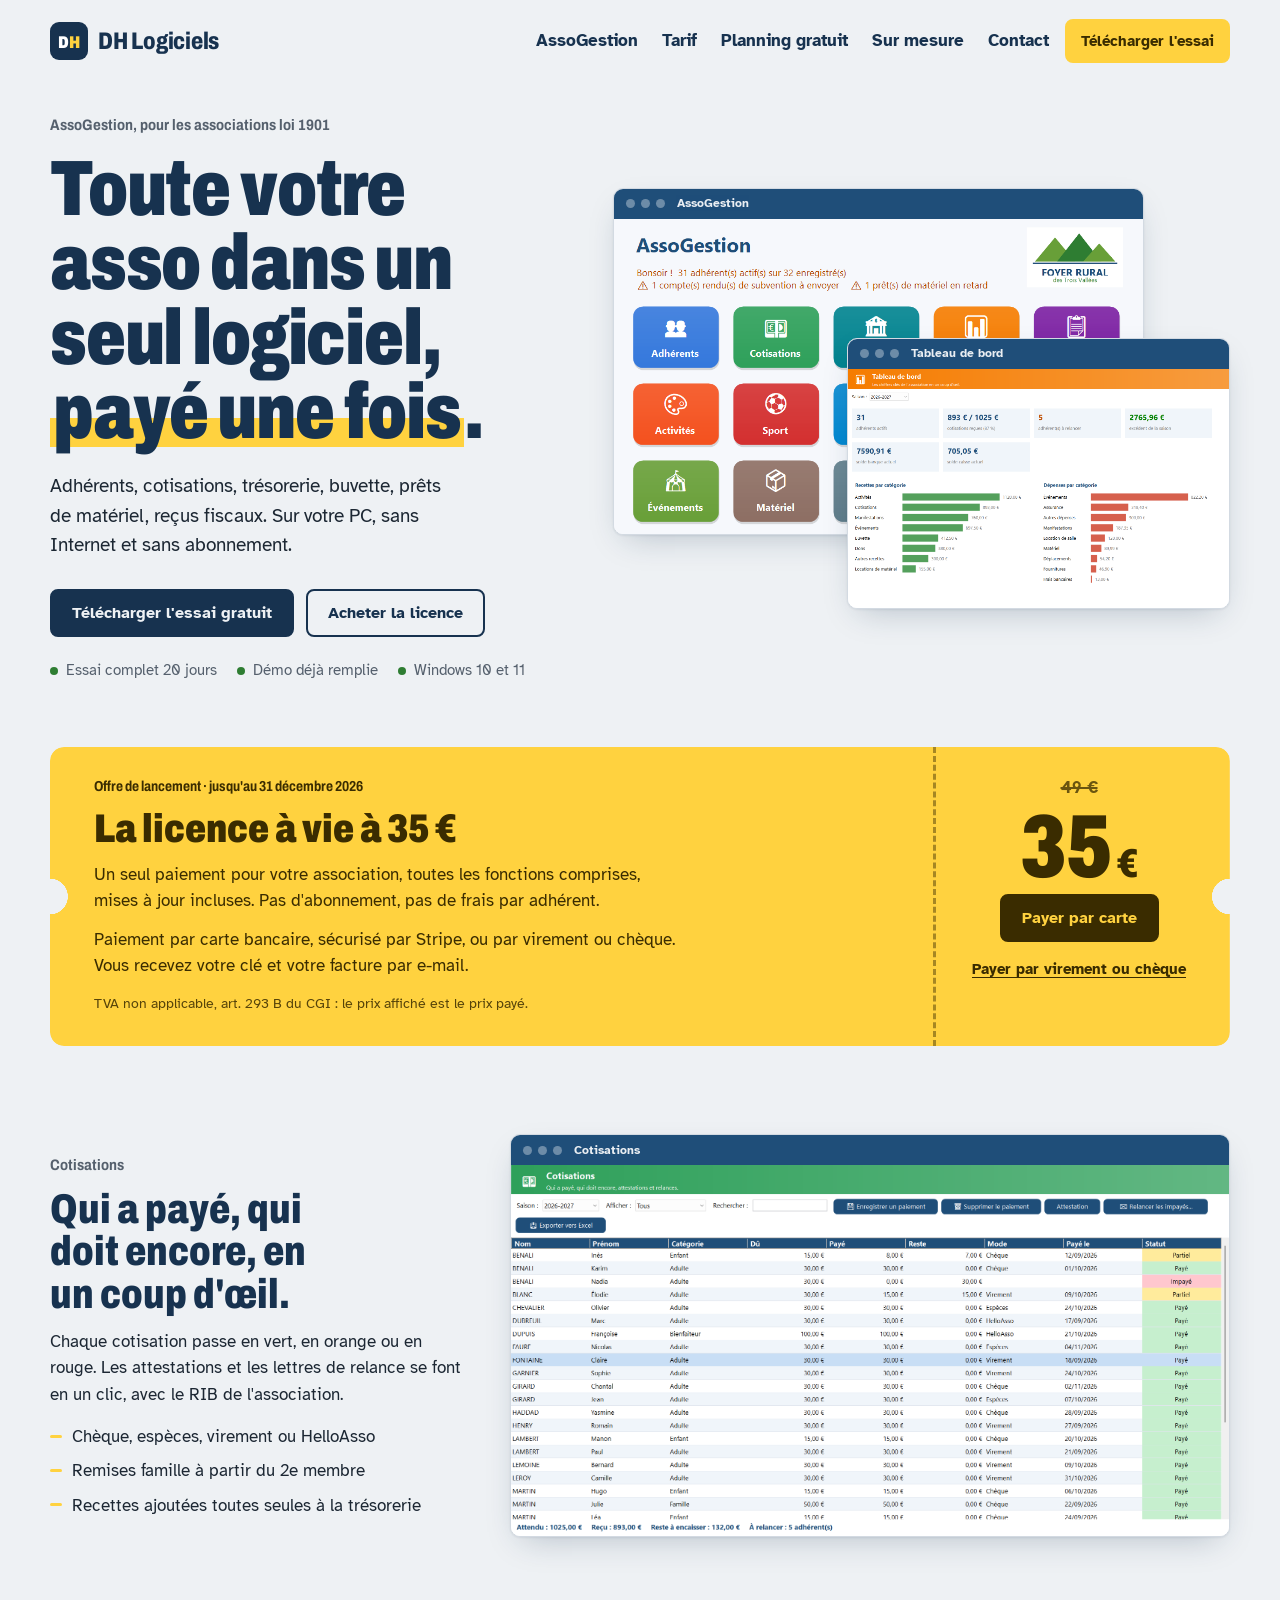
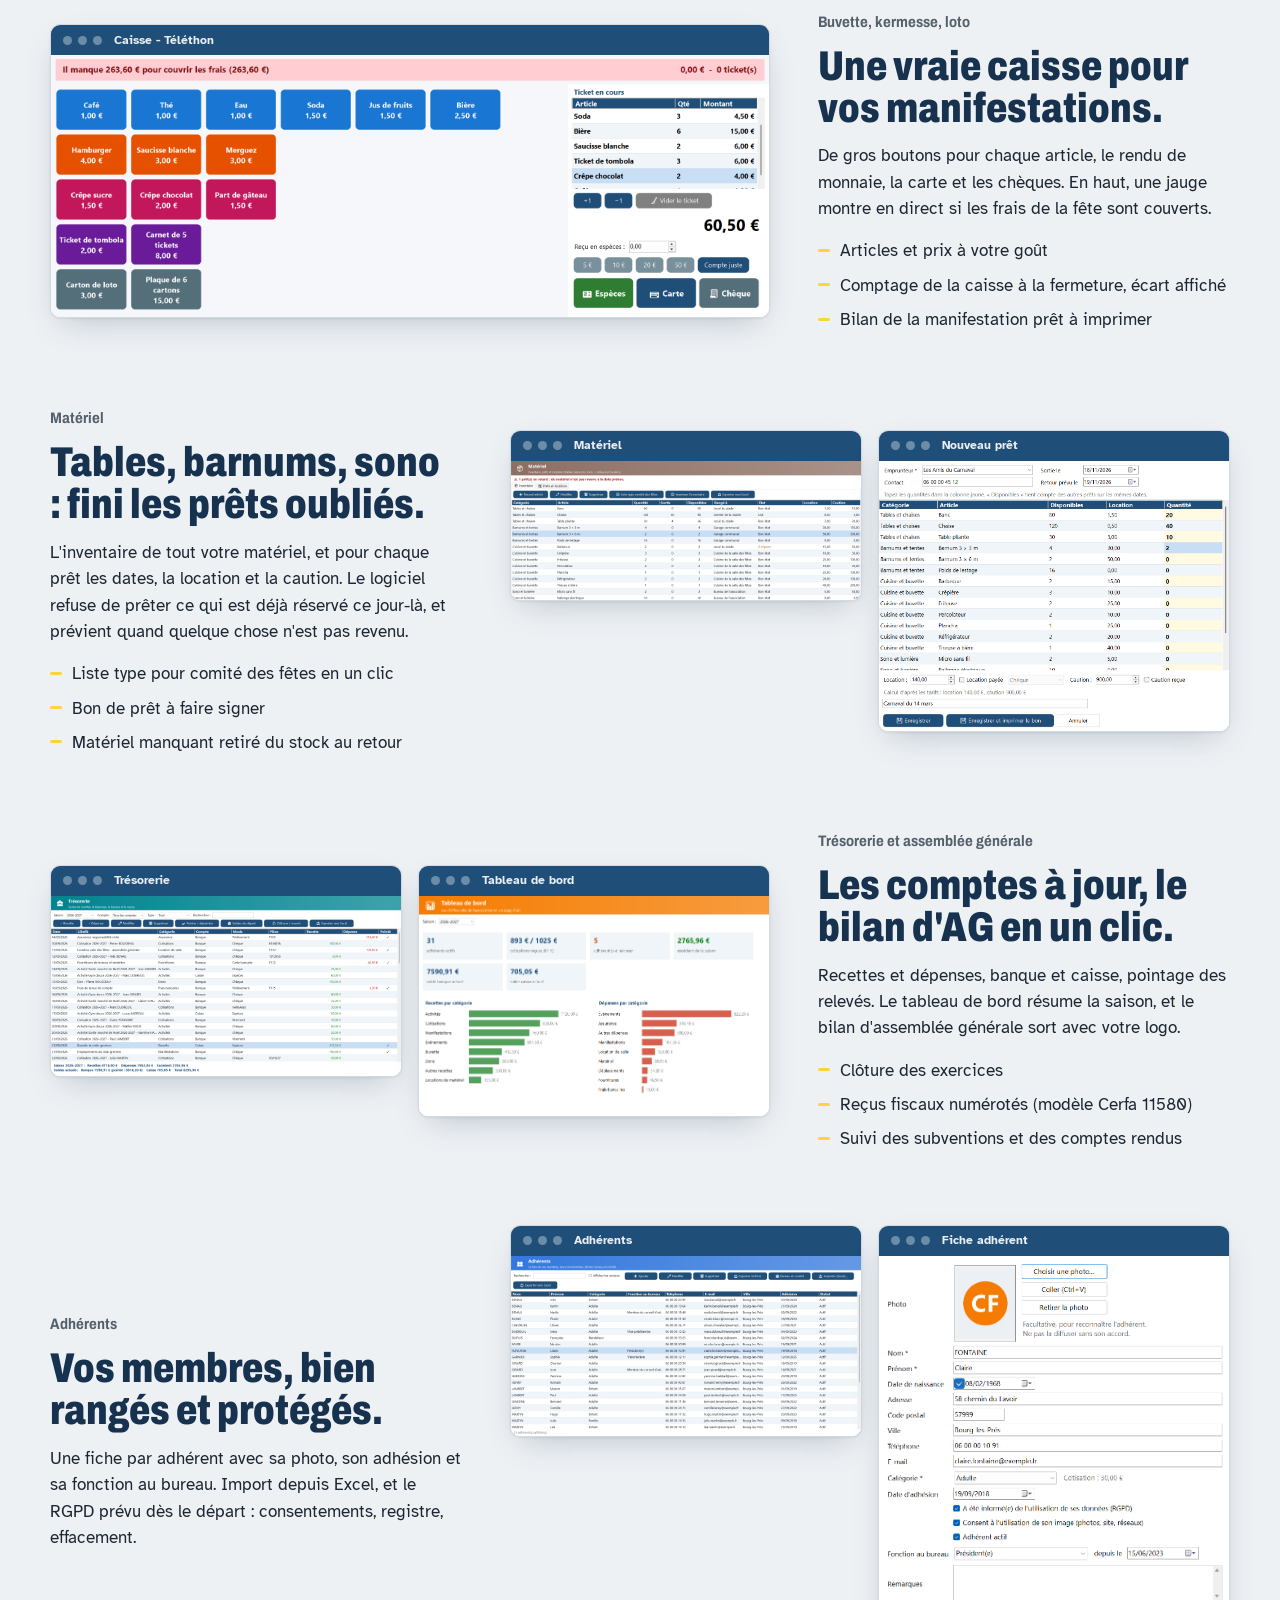
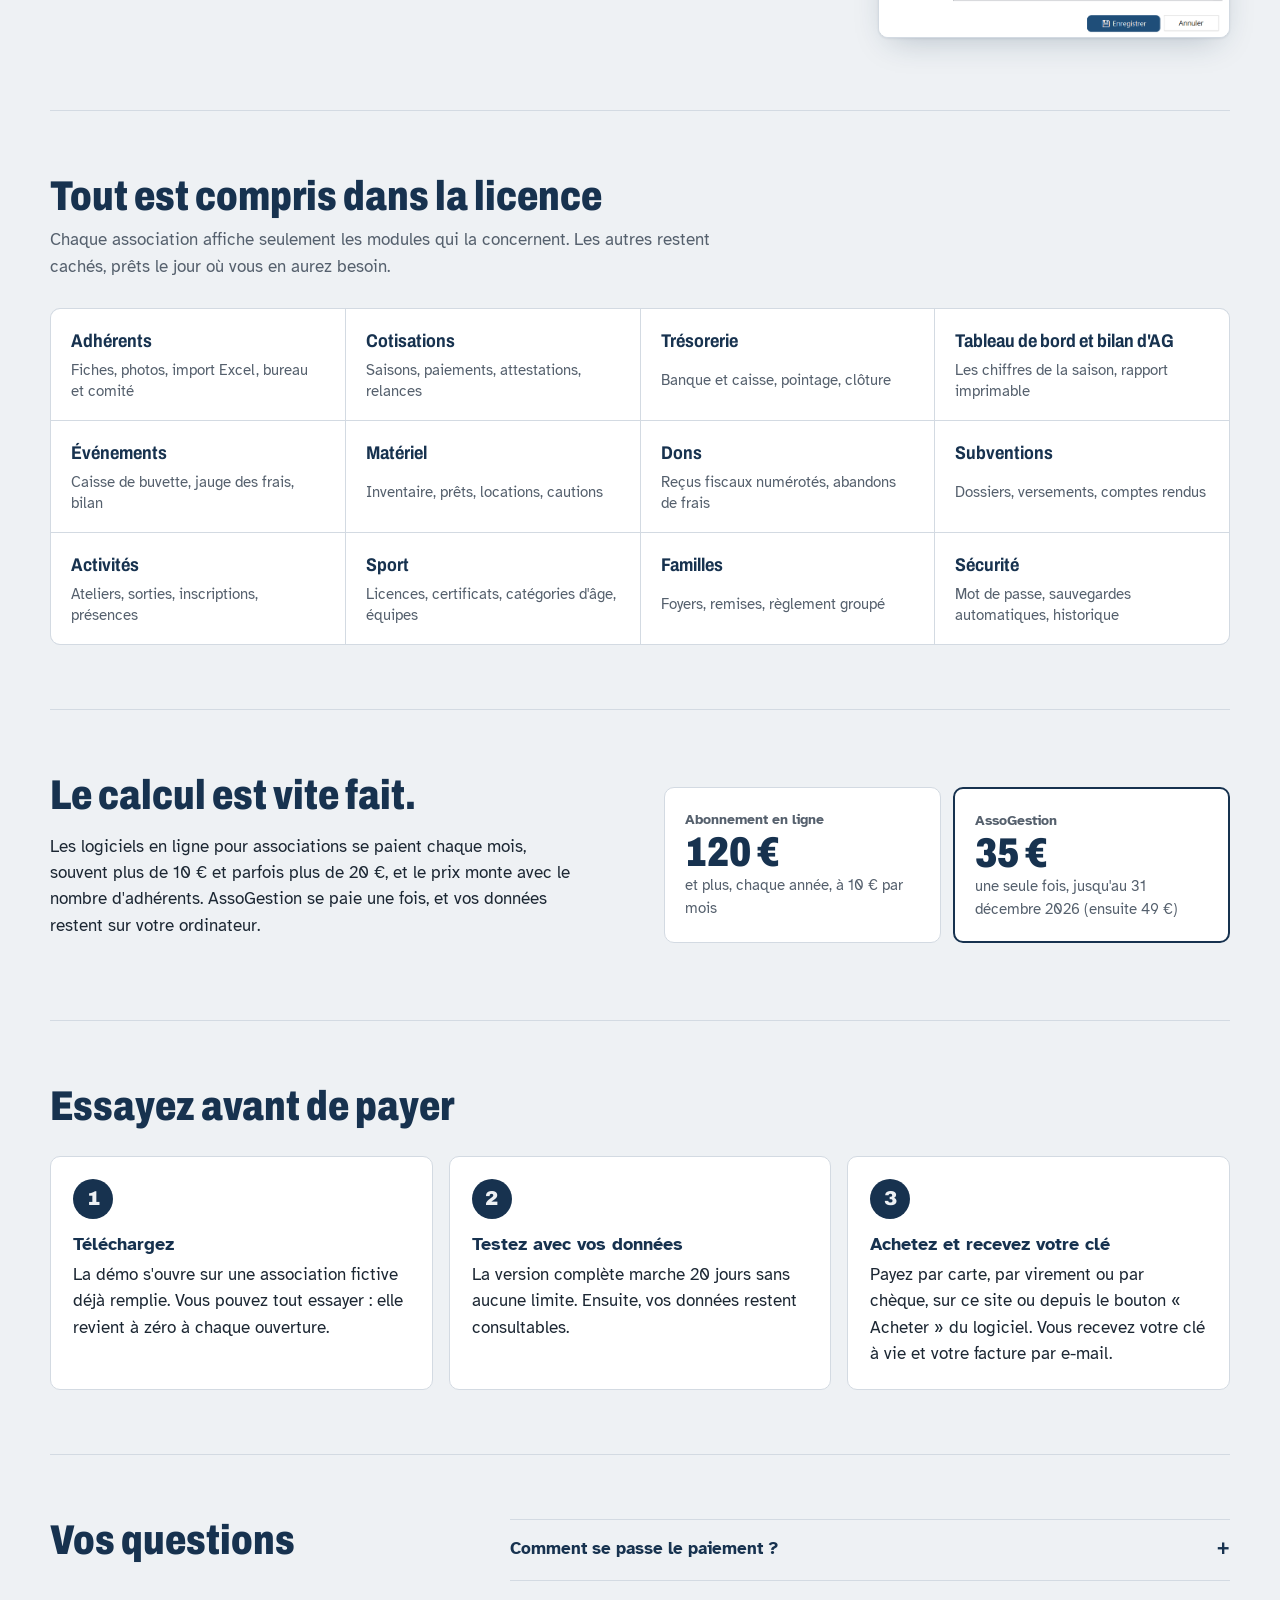
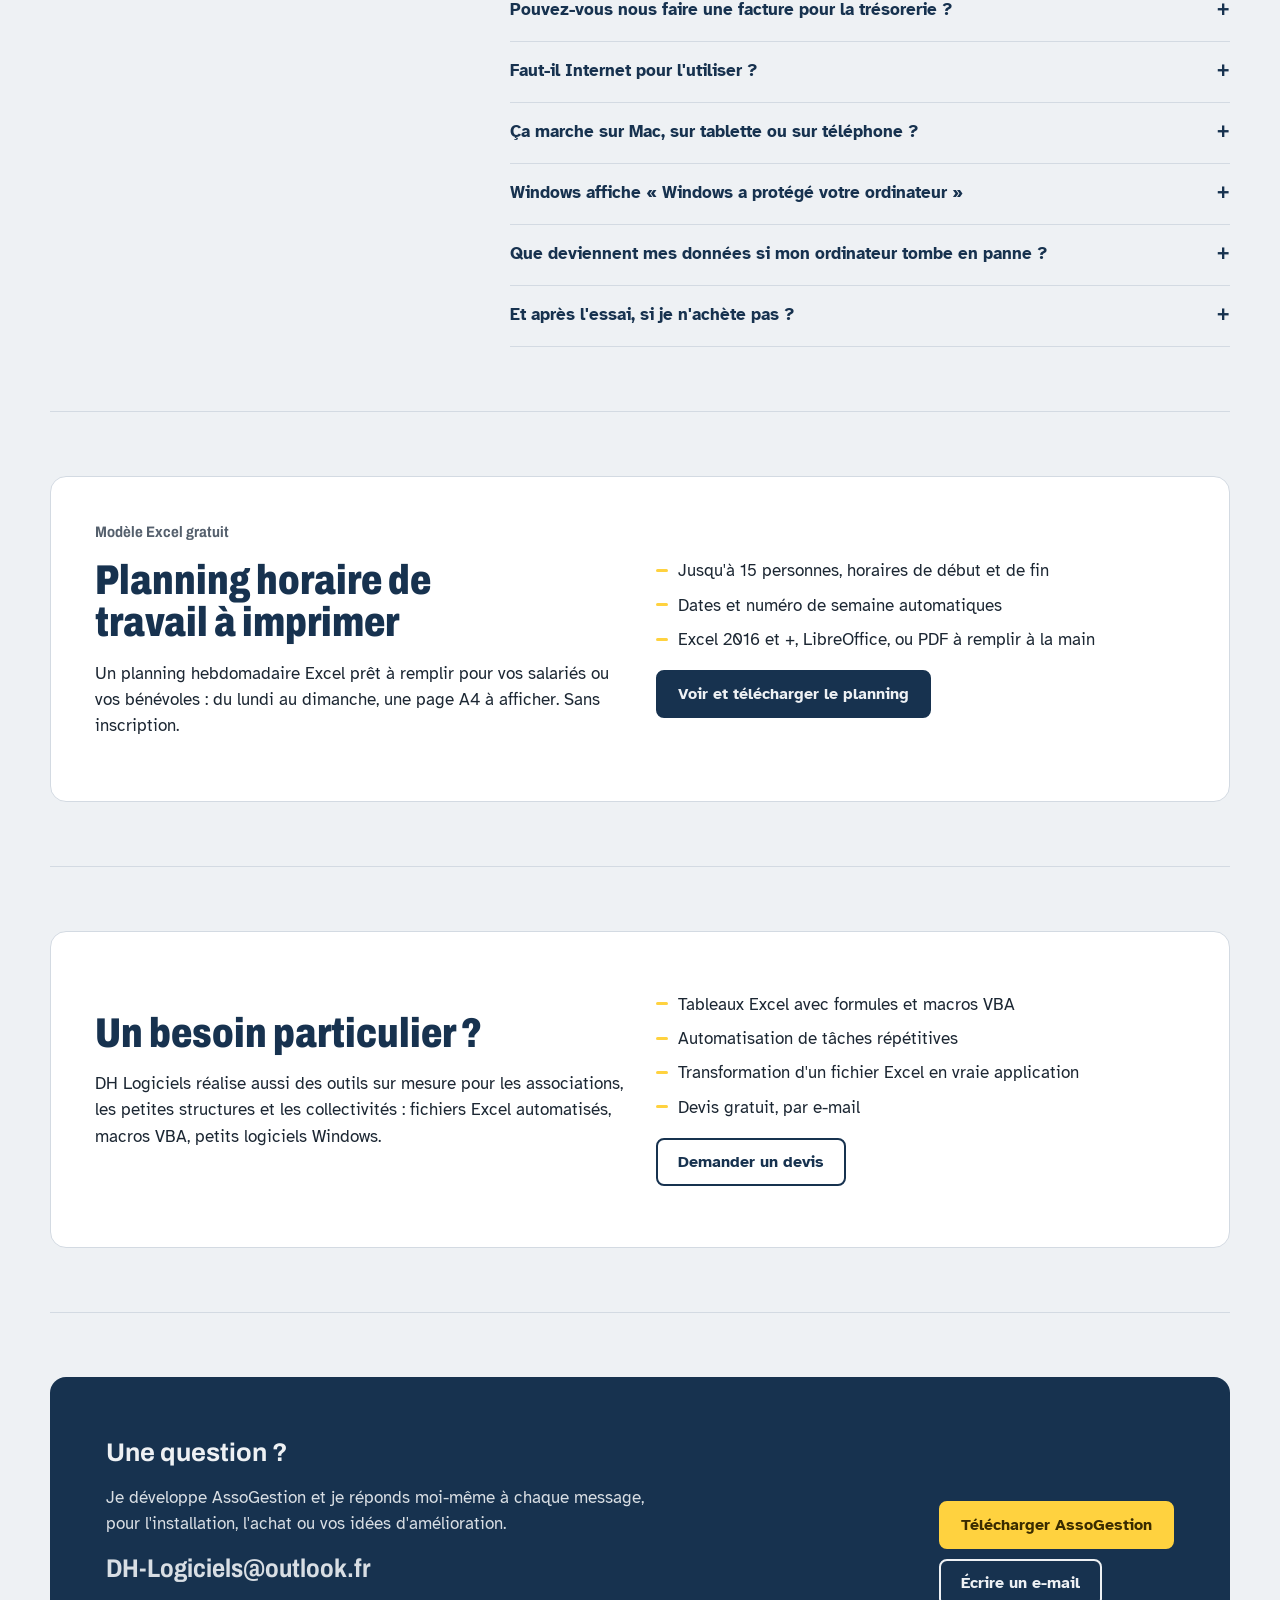
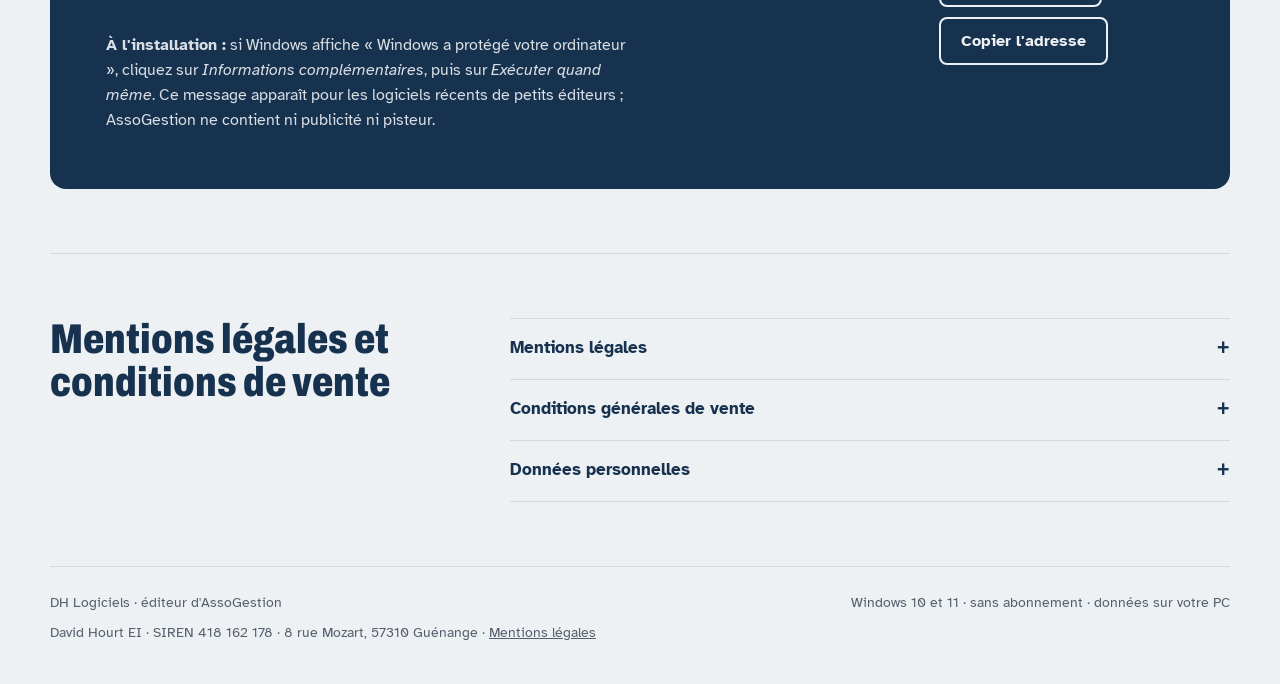
==== index.html @ 6368cedb "Ajout de la page Planning horaire gratuit (Excel + PDF), lien depuis l'accueil, sitemap et robots.tx" ====
<!DOCTYPE html>
<html lang="fr">
<head>
<meta charset="utf-8">
<meta name="viewport" content="width=device-width, initial-scale=1">
<title>DH Logiciels – AssoGestion</title>
<meta name="description" content="DH Logiciels, éditeur d'AssoGestion : le logiciel des petites associations. Adhérents, cotisations, trésorerie, buvette, prêts de matériel. Sur votre PC, sans abonnement.">
<link rel="preconnect" href="https://fonts.googleapis.com">
<link rel="preconnect" href="https://fonts.gstatic.com" crossorigin>
<link href="https://fonts.googleapis.com/css2?family=Archivo:wdth,wght@75..100,500..900&family=Atkinson+Hyperlegible:ital,wght@0,400;0,700;1,400&display=swap" rel="stylesheet">
<style>
/* VOICE : affiche d'association, directe et chaleureuse, signée par un petit éditeur local.
   IDEA : l'affiche du comité des fêtes, avec le prix traité comme un ticket de tombola.
   PICTURE : captures du vrai logiciel dans des fenêtres Windows, en alternance.
   COLOUR and TYPE : encre bleu ardoise sur papier gris froid, accent jaune ticket ; Archivo condensé + Atkinson Hyperlegible.
   LAYOUT : site complet de DH Logiciels : en-tête, AssoGestion, achat, sur mesure, contact, mentions légales. */
:root {
  --papier: #eef1f4; --carte: #ffffff; --encre: #17324f; --texte: #1c2733; --doux: #55606d;
  --ligne: #d3dae2; --signal: #ffd23f; --signal-encre: #3a2c00; --ok: #2e7d32;
  --affiche: "Archivo", "Arial Narrow", "Roboto Condensed", sans-serif;
  --lecture: "Atkinson Hyperlegible", "Segoe UI", system-ui, sans-serif;
  --rayon: 10px;
  --ombre: 0 1px 2px rgba(23, 50, 79, .08), 0 12px 32px -12px rgba(23, 50, 79, .28);
  color-scheme: light;
}
@media (prefers-color-scheme: dark) {
  :root:not([data-theme="light"]) {
    --papier: #0f1822; --carte: #16222f; --encre: #e8eef5; --texte: #dde4ec; --doux: #9aa7b5;
    --ligne: #2a3a4b; --signal: #ffd23f; --signal-encre: #2a2000; --ok: #66bb6a;
    --ombre: 0 1px 2px rgba(0, 0, 0, .3), 0 16px 40px -14px rgba(0, 0, 0, .7); color-scheme: dark;
  }
}
:root[data-theme="dark"] {
  --papier: #0f1822; --carte: #16222f; --encre: #e8eef5; --texte: #dde4ec; --doux: #9aa7b5;
  --ligne: #2a3a4b; --signal: #ffd23f; --signal-encre: #2a2000; --ok: #66bb6a;
  --ombre: 0 1px 2px rgba(0, 0, 0, .3), 0 16px 40px -14px rgba(0, 0, 0, .7); color-scheme: dark;
}
* { box-sizing: border-box; min-width: 0; }
html { -webkit-text-size-adjust: 100%; scroll-padding-top: 24px; }
body { margin: 0; background: var(--papier); color: var(--texte); font-family: var(--lecture); font-size: 1.0625rem; line-height: 1.55; overflow-x: clip; }
img { max-width: 100%; height: auto; display: block; }
a { color: inherit; }
:focus-visible { outline: 3px solid var(--signal); outline-offset: 3px; border-radius: 4px; }
.cadre { width: min(1180px, 100% - 32px); margin-inline: auto; }

/* En-tête */
.entete { display: flex; align-items: center; justify-content: space-between; gap: 16px; padding-block: 18px; flex-wrap: wrap; }
.marque { font-family: var(--affiche); font-stretch: 80%; font-weight: 800; font-size: 1.5rem; letter-spacing: -.01em; color: var(--encre); text-decoration: none; display: flex; align-items: center; gap: 10px; }
.marque svg { flex: none; }
.entete nav { display: flex; gap: 8px; flex-wrap: wrap; align-items: center; }
.entete nav .lien { text-decoration: none; font-weight: 700; color: var(--encre); padding: 10px 8px; }
.entete nav .lien:hover { text-decoration: underline; }

.bouton { display: inline-flex; align-items: center; justify-content: center; gap: 8px; font: 700 1rem/1 var(--lecture); padding: 14px 20px; min-height: 44px; border-radius: 8px; text-decoration: none; border: 2px solid var(--encre); color: var(--encre); background: transparent; transition: transform .15s ease; cursor: pointer; }
.bouton:hover { transform: translateY(-1px); }
.bouton.plein { background: var(--encre); color: var(--papier); }
.bouton.jaune { background: var(--signal); border-color: var(--signal); color: var(--signal-encre); }
.bouton.fonce { background: var(--signal-encre); border-color: var(--signal-encre); color: var(--signal); }
.bouton.petit { padding: 10px 14px; font-size: .95rem; }

/* Ouverture */
.ouverture { display: grid; grid-template-columns: minmax(0, 5fr) minmax(0, 6fr); gap: 48px; align-items: center; padding-block: 32px 56px; }
.surtitre { font-family: var(--affiche); font-stretch: 85%; font-weight: 700; font-size: .95rem; color: var(--doux); margin: 0 0 14px; }
h1, h2, h3 { font-family: var(--affiche); color: var(--encre); text-wrap: balance; margin: 0; }
h1 { font-stretch: 75%; font-weight: 900; line-height: .95; letter-spacing: -.015em; font-size: clamp(2.6rem, 6.2vw, 4.9rem); }
h1 mark { background: linear-gradient(transparent 58%, var(--signal) 58%, var(--signal) 92%, transparent 92%); color: inherit; padding-inline: .04em; }
.chapeau { font-size: 1.2rem; max-width: 34ch; margin: 22px 0 28px; }
.actions { display: flex; gap: 12px; flex-wrap: wrap; }
.garanties { display: flex; flex-wrap: wrap; gap: 8px 20px; margin: 22px 0 0; padding: 0; list-style: none; color: var(--doux); font-size: .95rem; }
.garanties li { display: flex; align-items: center; gap: 8px; }
.garanties li::before { content: ""; width: 8px; height: 8px; border-radius: 50%; background: var(--ok); flex: none; }
.vitrine { position: relative; padding-bottom: 12%; }
.fenetre { background: var(--carte); border-radius: var(--rayon); box-shadow: var(--ombre); border: 1px solid var(--ligne); overflow: hidden; margin: 0; }
.fenetre .barre { height: 30px; display: flex; align-items: center; gap: 6px; padding-inline: 12px; background: #1f4e79; color: #fff; font-size: .78rem; font-weight: 700; }
.fenetre .barre i { width: 9px; height: 9px; border-radius: 50%; background: rgba(255,255,255,.35); }
.fenetre .barre span { margin-left: 6px; opacity: .9; }
.vitrine .principale { width: 86%; }
.vitrine .secondaire { position: absolute; right: 0; bottom: 0; width: 62%; animation: glisse .9s cubic-bezier(.2, .7, .2, 1) .2s both; }
@keyframes glisse { from { transform: translate(18px, 18px); } to { transform: none; } }

/* Ticket d'achat */
.offre { padding-block: 8px 64px; }
.ticket { --trou: 18px; display: grid; grid-template-columns: minmax(0, 1fr) auto; align-items: stretch; background: var(--signal); color: var(--signal-encre); border-radius: 14px;
  -webkit-mask: radial-gradient(circle var(--trou) at 0 50%, #0000 98%, #000) left / 51% 100% no-repeat, radial-gradient(circle var(--trou) at 100% 50%, #0000 98%, #000) right / 51% 100% no-repeat;
  mask: radial-gradient(circle var(--trou) at 0 50%, #0000 98%, #000) left / 51% 100% no-repeat, radial-gradient(circle var(--trou) at 100% 50%, #0000 98%, #000) right / 51% 100% no-repeat; }
.ticket .corps { padding: 28px 36px 28px 44px; display: grid; gap: 8px; }
.ticket .talon { padding: 28px 44px 28px 36px; border-left: 3px dashed rgba(58, 44, 0, .45); display: grid; align-content: center; justify-items: center; text-align: center; gap: 6px; }
.ticket .numero { font-family: var(--affiche); font-stretch: 80%; font-weight: 700; font-size: .9rem; }
.ticket h2 { color: var(--signal-encre); font-stretch: 78%; font-weight: 900; font-size: clamp(1.7rem, 3.6vw, 2.5rem); line-height: 1; }
.ticket p { margin: 0; max-width: 54ch; }
.ticket .mention { font-size: .9rem; opacity: .85; }
.prix { font-family: var(--affiche); font-stretch: 75%; font-weight: 900; line-height: .9; font-size: clamp(3.6rem, 8vw, 5.6rem); font-variant-numeric: tabular-nums; white-space: nowrap; }
.prix small { font-size: .45em; }
.barre-prix { text-decoration: line-through; text-decoration-thickness: 2px; opacity: .75; font-weight: 700; }
.etat-achat { font-size: .92rem; min-height: 1.4em; margin: 0; max-width: 24ch; }

/* Commande par virement ou chèque */
.choix-autre { background: none; border: 0; padding: 6px 0; color: var(--signal-encre); font: 700 .95rem/1.3 var(--lecture); text-decoration: underline; text-underline-offset: 3px; cursor: pointer; min-height: 44px; }
.commande { margin-top: 20px; background: var(--carte); border: 1px solid var(--ligne); border-radius: 14px; padding: clamp(20px, 4vw, 36px); }
.commande[hidden] { display: none; }
.commande h3 { font-stretch: 80%; font-weight: 850; font-size: clamp(1.4rem, 2.6vw, 1.9rem); }
.commande .aide { color: var(--doux); margin: 8px 0 20px; max-width: 64ch; }
.formulaire { display: grid; grid-template-columns: minmax(0, 1fr) minmax(0, 1fr); gap: 14px 20px; }
.formulaire .large { grid-column: 1 / -1; }
.formulaire label { display: grid; gap: 6px; font-weight: 700; color: var(--encre); font-size: .95rem; }
.formulaire label span { font-weight: 400; color: var(--doux); }
.formulaire input, .formulaire textarea, .formulaire select { font: 16px/1.4 var(--lecture); padding: 10px 12px; min-height: 44px; border: 1px solid var(--ligne); border-radius: 8px; background: var(--papier); color: var(--texte); width: 100%; }
.formulaire textarea { min-height: 76px; resize: vertical; }
.formulaire .actions-commande { display: flex; flex-wrap: wrap; gap: 10px; align-items: center; }
.erreur-commande { color: #b3261e; font-weight: 700; min-height: 1.4em; margin: 0; }
.apercu { white-space: pre-wrap; background: var(--papier); border: 1px solid var(--ligne); border-radius: 8px; padding: 14px; font-size: .92rem; margin: 0; }
.apercu[hidden] { display: none; }
@media (max-width: 600px) { .formulaire { grid-template-columns: minmax(0, 1fr); } }

/* Fonctions */
.fonctions { display: grid; gap: 72px; padding-block: 24px 72px; }
.fonction { display: grid; grid-template-columns: minmax(0, 4fr) minmax(0, 7fr); gap: 48px; align-items: center; }
.fonction:nth-child(even) { grid-template-columns: minmax(0, 7fr) minmax(0, 4fr); }
.fonction:nth-child(even) .texte { order: 2; }
.texte .etiquette { display: inline-block; font-family: var(--affiche); font-stretch: 85%; font-weight: 700; font-size: .95rem; color: var(--doux); margin-bottom: 10px; }
.texte h2, .section-titre { font-stretch: 78%; font-weight: 850; font-size: clamp(1.8rem, 3.4vw, 2.6rem); line-height: 1.02; }
.texte p { margin: 14px 0 0; max-width: 46ch; }
.texte ul, .puces { margin: 16px 0 0; padding: 0; list-style: none; display: grid; gap: 8px; }
.texte li, .puces li { padding-left: 22px; position: relative; }
.texte li::before, .puces li::before { content: ""; position: absolute; left: 0; top: .62em; width: 12px; height: 3px; background: var(--signal); border-radius: 2px; }
.duo { display: grid; grid-template-columns: minmax(0, 1fr) minmax(0, 1fr); gap: 16px; align-items: start; }

.bloc { padding-block: 64px; border-top: 1px solid var(--ligne); }
.intro { color: var(--doux); margin: 10px 0 28px; max-width: 60ch; }
.modules { display: grid; grid-template-columns: repeat(auto-fill, minmax(240px, 1fr)); gap: 1px; background: var(--ligne); border: 1px solid var(--ligne); border-radius: var(--rayon); overflow: hidden; }
.module { background: var(--carte); padding: 18px 20px; display: grid; gap: 4px; }
.module b { font-family: var(--affiche); font-stretch: 85%; font-size: 1.15rem; color: var(--encre); }
.module span { color: var(--doux); font-size: .95rem; line-height: 1.4; }

.calcul { display: grid; grid-template-columns: minmax(0, 1fr) minmax(0, 1fr); gap: 48px; }
.calcul p { max-width: 48ch; }
.colonnes { display: grid; grid-template-columns: 1fr 1fr; gap: 12px; align-self: center; }
.colonne { background: var(--carte); border: 1px solid var(--ligne); border-radius: var(--rayon); padding: 20px; }
.colonne.nous { border: 2px solid var(--encre); }
.colonne .qui { font-weight: 700; color: var(--doux); font-size: .9rem; }
.colonne .montant { font-family: var(--affiche); font-stretch: 78%; font-weight: 900; font-size: 2.6rem; color: var(--encre); line-height: 1.05; font-variant-numeric: tabular-nums; white-space: nowrap; }
.colonne .detail { font-size: .92rem; color: var(--doux); }

.etapes ol { list-style: none; margin: 28px 0 0; padding: 0; display: grid; grid-template-columns: repeat(3, minmax(0, 1fr)); gap: 16px; counter-reset: etape; }
.etapes li { counter-increment: etape; background: var(--carte); border: 1px solid var(--ligne); border-radius: var(--rayon); padding: 22px; }
.etapes li::before { content: counter(etape); display: grid; place-items: center; width: 40px; height: 40px; border-radius: 50%; background: var(--encre); color: var(--papier); font-family: var(--affiche); font-weight: 900; font-size: 1.25rem; margin-bottom: 12px; }
.etapes li b { display: block; font-size: 1.1rem; color: var(--encre); margin-bottom: 4px; }

.deux { display: grid; grid-template-columns: minmax(0, 4fr) minmax(0, 7fr); gap: 48px; }
details { border-bottom: 1px solid var(--ligne); padding-block: 16px; }
details:first-of-type { border-top: 1px solid var(--ligne); }
summary { cursor: pointer; font-weight: 700; color: var(--encre); list-style: none; display: flex; justify-content: space-between; gap: 16px; min-height: 28px; }
summary::-webkit-details-marker { display: none; }
summary::after { content: "+"; font-family: var(--affiche); font-size: 1.4rem; line-height: 1; transition: transform .2s ease; }
details[open] summary::after { transform: rotate(45deg); }
details p, details li { max-width: 66ch; }
details p { margin: 10px 0 0; }
details ul { margin: 10px 0 0; padding-left: 20px; }
.a-completer { background: var(--signal); color: var(--signal-encre); padding: 0 .3em; border-radius: 3px; font-weight: 700; }

/* Sur mesure */
.mesure { background: var(--carte); border: 1px solid var(--ligne); border-radius: 16px; padding: clamp(24px, 4vw, 44px); display: grid; grid-template-columns: minmax(0, 1fr) minmax(0, 1fr); gap: 32px; align-items: center; }
.mesure p { max-width: 52ch; }

/* Contact */
.contact .boite { background: var(--encre); color: var(--papier); border-radius: 16px; padding: clamp(28px, 5vw, 56px); display: grid; grid-template-columns: minmax(0, 1fr) auto; gap: 32px; align-items: center; }
.contact h2 { color: var(--papier); }
.contact p { margin: 12px 0 0; max-width: 52ch; opacity: .9; }
.adresse { font-family: var(--affiche); font-stretch: 85%; font-weight: 700; font-size: clamp(1.2rem, 2.4vw, 1.6rem); overflow-wrap: anywhere; }
.contact .liens { display: grid; gap: 10px; justify-items: start; }
.contact .bouton { border-color: var(--papier); color: var(--papier); }
.contact .bouton.jaune { color: var(--signal-encre); border-color: var(--signal); }
.copie { font-size: .9rem; min-height: 1.4em; opacity: .85; }
.aide-install { font-size: .95em; margin-top: 18px; max-width: 46ch; opacity: .9; }
.sur-mobile { display: none; font-size: .95em; margin-top: 14px; }
@media (pointer: coarse) and (max-width: 860px) { .sur-mobile { display: block; } }

footer { padding-block: 24px 40px; color: var(--doux); font-size: .9rem; display: flex; flex-wrap: wrap; gap: 8px 24px; justify-content: space-between; border-top: 1px solid var(--ligne); }
footer a { color: var(--doux); }

@media (max-width: 860px) {
  .ouverture, .fonction, .fonction:nth-child(even), .calcul, .deux, .contact .boite, .mesure { grid-template-columns: minmax(0, 1fr); gap: 28px; }
  .fonction:nth-child(even) .texte { order: 0; }
  .ouverture { padding-top: 8px; }
  .etapes ol { grid-template-columns: minmax(0, 1fr); }
  .fonctions { gap: 56px; }
}
@media (max-width: 600px) {
  .entete nav .lien { display: none; }
  .ticket { grid-template-columns: minmax(0, 1fr); -webkit-mask: none; mask: none; }
  .ticket .corps { padding: 26px 26px 14px; }
  .ticket .talon { border-left: 0; border-top: 3px dashed rgba(58, 44, 0, .45); padding: 16px 26px 26px; justify-items: start; text-align: left; }
  .colonnes, .duo { grid-template-columns: minmax(0, 1fr); }
  .actions .bouton, .ticket .bouton { width: 100%; }
  .vitrine { padding-bottom: 18%; }
}
@media (prefers-reduced-motion: reduce) { *, *::before, *::after { animation: none !important; transition: none !important; } }
</style>
</head>
<body>

<header class="cadre entete">
  <a class="marque" href="#haut" aria-label="DH Logiciels, haut de page">
    <svg width="38" height="38" viewBox="0 0 38 38" aria-hidden="true"><rect width="38" height="38" rx="9" fill="#17324f"/><text x="19" y="25.5" text-anchor="middle" font-family="Archivo, Arial Narrow, sans-serif" font-weight="900" font-size="17" fill="#fff">D<tspan fill="#ffd23f">H</tspan></text></svg>
    DH Logiciels
  </a>
  <nav aria-label="Menu">
    <a class="lien" href="#fonctions">AssoGestion</a>
    <a class="lien" href="#acheter">Tarif</a>
    <a class="lien" href="planning-horaire-gratuit/">Planning gratuit</a>
    <a class="lien" href="#sur-mesure">Sur mesure</a>
    <a class="lien" href="#contact">Contact</a>
    <a class="bouton petit jaune" href="https://github.com/David57310/AssoGestion/releases/download/v1.1/Installer-AssoGestion-V1.1.exe">Télécharger l'essai</a>
  </nav>
</header>

<main id="haut">
  <section class="cadre ouverture">
    <div>
      <p class="surtitre">AssoGestion, pour les associations loi 1901</p>
      <h1>Toute votre asso dans un seul logiciel, <mark>payé une fois</mark>.</h1>
      <p class="chapeau">Adhérents, cotisations, trésorerie, buvette, prêts de matériel, reçus fiscaux. Sur votre PC, sans Internet et sans abonnement.</p>
      <div class="actions">
        <a class="bouton plein" href="https://github.com/David57310/AssoGestion/releases/download/v1.1/Installer-AssoGestion-V1.1.exe">Télécharger l'essai gratuit</a>
        <a class="bouton" href="#acheter">Acheter la licence</a>
      </div>
      <p class="sur-mobile">Vous êtes sur téléphone ? AssoGestion s'installe sur un ordinateur Windows. <a href="mailto:?subject=AssoGestion%20-%20logiciel%20pour%20l'association&amp;body=Lien%20de%20t%C3%A9l%C3%A9chargement%20%C3%A0%20ouvrir%20sur%20le%20PC%20%3A%20https%3A%2F%2Fgithub.com%2FDavid57310%2FAssoGestion%2Freleases%2Fdownload%2Fv1.1%2FInstaller-AssoGestion-V1.1.exe">Envoyez-vous le lien par e-mail</a> pour le télécharger plus tard sur votre PC.</p>
      <ul class="garanties">
        <li>Essai complet 20 jours</li>
        <li>Démo déjà remplie</li>
        <li>Windows 10 et 11</li>
      </ul>
    </div>
    <div class="vitrine">
      <figure class="fenetre principale">
        <div class="barre"><i></i><i></i><i></i><span>AssoGestion</span></div>
        <img src="img/accueil.png" width="982" height="585" alt="Écran d'accueil d'AssoGestion : tuiles Adhérents, Cotisations, Trésorerie, Tableau de bord, Bilan AG, Activités, Sport, Familles, Dons, Subventions, Événements, Matériel et Paramètres.">
      </figure>
      <figure class="fenetre secondaire">
        <div class="barre"><i></i><i></i><i></i><span>Tableau de bord</span></div>
        <img src="img/tableau.png" width="1482" height="931" alt="Tableau de bord : 31 adhérents actifs, cotisations reçues, soldes banque et caisse, recettes et dépenses par catégorie.">
      </figure>
    </div>
  </section>

  <section class="cadre offre" id="acheter" aria-label="Acheter la licence">
    <div class="ticket">
      <div class="corps">
        <span class="numero" id="offre-titre">Offre de lancement · jusqu'au 31 décembre 2026</span>
        <h2 id="offre-h2">La licence à vie à 35 €</h2>
        <p>Un seul paiement pour votre association, toutes les fonctions comprises, mises à jour incluses. Pas d'abonnement, pas de frais par adhérent.</p>
        <p>Paiement par carte bancaire, sécurisé par Stripe, ou par virement ou chèque. Vous recevez votre clé et votre facture par e-mail.</p>
        <p class="mention">TVA non applicable, art. 293 B du CGI : le prix affiché est le prix payé.</p>
      </div>
      <div class="talon">
        <span class="barre-prix" id="prix-barre">49 €</span>
        <span class="prix" id="prix-actuel">35<small> €</small></span>
        <button class="bouton fonce" type="button" id="bouton-achat">Payer par carte</button>
        <button class="choix-autre" type="button" id="bouton-virement" aria-controls="commande" aria-expanded="false">Payer par virement ou chèque</button>
        <p class="etat-achat" id="etat-achat" role="status"></p>
      </div>
    </div>

    <div class="commande" id="commande" hidden>
      <h3>Commander par virement ou chèque</h3>
      <p class="aide">Remplissez ces informations : elles servent à fabriquer votre clé et à établir la facture. Un e-mail prêt à envoyer s'ouvre ensuite ; vous recevez en réponse les modalités de paiement (RIB ou adresse d'envoi du chèque), puis votre clé et votre facture dès réception du règlement.</p>
      <form class="formulaire" id="form-commande" novalidate>
        <label class="large">Nom exact de l'association * <span>écrit comme dans vos statuts : ce sera le nom de la licence</span>
          <input id="c-nom" autocomplete="organization" required></label>
        <label class="large">Adresse complète *
          <textarea id="c-adresse" autocomplete="street-address" required></textarea></label>
        <label>Nom du contact *
          <input id="c-contact" autocomplete="name" required></label>
        <label>Fonction <span>facultatif</span>
          <input id="c-fonction" placeholder="ex. : président(e), trésorier(ère)"></label>
        <label>E-mail *
          <input id="c-email" type="email" autocomplete="email" required></label>
        <label>Téléphone <span>facultatif</span>
          <input id="c-tel" type="tel" autocomplete="tel"></label>
        <label>N° RNA ou SIRET <span>facultatif</span>
          <input id="c-rna" placeholder="W571234567 ou n° SIRET"></label>
        <label>Paiement souhaité *
          <select id="c-mode"><option>Virement bancaire</option><option>Chèque</option></select></label>
        <div class="large actions-commande">
          <button class="bouton plein" type="submit">Préparer l'e-mail</button>
          <button class="bouton" type="button" id="c-copier">Copier la demande</button>
        </div>
        <p class="large erreur-commande" id="c-message" role="status"></p>
        <pre class="large apercu" id="c-apercu" hidden></pre>
      </form>
    </div>
  </section>

  <section class="cadre fonctions" id="fonctions" aria-label="Ce que fait AssoGestion">
    <article class="fonction">
      <div class="texte">
        <span class="etiquette">Cotisations</span>
        <h2>Qui a payé, qui doit encore, en un coup d'œil.</h2>
        <p>Chaque cotisation passe en vert, en orange ou en rouge. Les attestations et les lettres de relance se font en un clic, avec le RIB de l'association.</p>
        <ul>
          <li>Chèque, espèces, virement ou HelloAsso</li>
          <li>Remises famille à partir du 2e membre</li>
          <li>Recettes ajoutées toutes seules à la trésorerie</li>
        </ul>
      </div>
      <figure class="fenetre">
        <div class="barre"><i></i><i></i><i></i><span>Cotisations</span></div>
        <img src="img/cotisations.png" width="1920" height="991" loading="lazy" alt="Liste des cotisations de la saison avec les statuts Payé, Partiel et Impayé.">
      </figure>
    </article>

    <article class="fonction">
      <div class="texte">
        <span class="etiquette">Buvette, kermesse, loto</span>
        <h2>Une vraie caisse pour vos manifestations.</h2>
        <p>De gros boutons pour chaque article, le rendu de monnaie, la carte et les chèques. En haut, une jauge montre en direct si les frais de la fête sont couverts.</p>
        <ul>
          <li>Articles et prix à votre goût</li>
          <li>Comptage de la caisse à la fermeture, écart affiché</li>
          <li>Bilan de la manifestation prêt à imprimer</li>
        </ul>
      </div>
      <figure class="fenetre">
        <div class="barre"><i></i><i></i><i></i><span>Caisse - Téléthon</span></div>
        <img src="img/caisse.png" width="1920" height="700" loading="lazy" alt="Caisse de la buvette : boissons, hamburger, saucisse blanche, merguez, crêpes, tombola, ticket en cours et boutons Espèces, Carte, Chèque.">
      </figure>
    </article>

    <article class="fonction">
      <div class="texte">
        <span class="etiquette">Matériel</span>
        <h2>Tables, barnums, sono : fini les prêts oubliés.</h2>
        <p>L'inventaire de tout votre matériel, et pour chaque prêt les dates, la location et la caution. Le logiciel refuse de prêter ce qui est déjà réservé ce jour-là, et prévient quand quelque chose n'est pas revenu.</p>
        <ul>
          <li>Liste type pour comité des fêtes en un clic</li>
          <li>Bon de prêt à faire signer</li>
          <li>Matériel manquant retiré du stock au retour</li>
        </ul>
      </div>
      <div class="duo">
        <figure class="fenetre">
          <div class="barre"><i></i><i></i><i></i><span>Matériel</span></div>
          <img src="img/materiel.png" width="1920" height="760" loading="lazy" alt="Inventaire du matériel : bancs, chaises, tables, barnums, friteuse, plancha, avec quantités sorties et disponibles.">
        </figure>
        <figure class="fenetre">
          <div class="barre"><i></i><i></i><i></i><span>Nouveau prêt</span></div>
          <img src="img/pret.png" width="1107" height="853" loading="lazy" alt="Formulaire de prêt : 20 bancs, 40 chaises, 10 tables et 2 barnums pour Les Amis du Carnaval, location et caution calculées.">
        </figure>
      </div>
    </article>

    <article class="fonction">
      <div class="texte">
        <span class="etiquette">Trésorerie et assemblée générale</span>
        <h2>Les comptes à jour, le bilan d'AG en un clic.</h2>
        <p>Recettes et dépenses, banque et caisse, pointage des relevés. Le tableau de bord résume la saison, et le bilan d'assemblée générale sort avec votre logo.</p>
        <ul>
          <li>Clôture des exercices</li>
          <li>Reçus fiscaux numérotés (modèle Cerfa 11580)</li>
          <li>Suivi des subventions et des comptes rendus</li>
        </ul>
      </div>
      <div class="duo">
        <figure class="fenetre">
          <div class="barre"><i></i><i></i><i></i><span>Trésorerie</span></div>
          <img src="img/tresorerie.png" width="1920" height="991" loading="lazy" alt="Trésorerie de la saison avec recettes, dépenses, comptes et pointage.">
        </figure>
        <figure class="fenetre">
          <div class="barre"><i></i><i></i><i></i><span>Tableau de bord</span></div>
          <img src="img/tableau.png" width="1482" height="931" loading="lazy" alt="Tableau de bord : adhérents actifs, cotisations reçues, soldes, recettes et dépenses par catégorie.">
        </figure>
      </div>
    </article>

    <article class="fonction">
      <div class="texte">
        <span class="etiquette">Adhérents</span>
        <h2>Vos membres, bien rangés et protégés.</h2>
        <p>Une fiche par adhérent avec sa photo, son adhésion et sa fonction au bureau. Import depuis Excel, et le RGPD prévu dès le départ : consentements, registre, effacement.</p>
      </div>
      <div class="duo">
        <figure class="fenetre">
          <div class="barre"><i></i><i></i><i></i><span>Adhérents</span></div>
          <img src="img/adherents.png" width="1920" height="991" loading="lazy" alt="Liste des adhérents avec catégorie, fonction au bureau, téléphone, e-mail et ville.">
        </figure>
        <figure class="fenetre">
          <div class="barre"><i></i><i></i><i></i><span>Fiche adhérent</span></div>
          <img src="img/fiche.png" width="857" height="933" loading="lazy" alt="Fiche d'une adhérente avec photo, coordonnées, catégorie, consentements et fonction de présidente.">
        </figure>
      </div>
    </article>
  </section>

  <section class="cadre bloc" aria-labelledby="titre-compris">
    <h2 class="section-titre" id="titre-compris">Tout est compris dans la licence</h2>
    <p class="intro">Chaque association affiche seulement les modules qui la concernent. Les autres restent cachés, prêts le jour où vous en aurez besoin.</p>
    <div class="modules">
      <div class="module"><b>Adhérents</b><span>Fiches, photos, import Excel, bureau et comité</span></div>
      <div class="module"><b>Cotisations</b><span>Saisons, paiements, attestations, relances</span></div>
      <div class="module"><b>Trésorerie</b><span>Banque et caisse, pointage, clôture</span></div>
      <div class="module"><b>Tableau de bord et bilan d'AG</b><span>Les chiffres de la saison, rapport imprimable</span></div>
      <div class="module"><b>Événements</b><span>Caisse de buvette, jauge des frais, bilan</span></div>
      <div class="module"><b>Matériel</b><span>Inventaire, prêts, locations, cautions</span></div>
      <div class="module"><b>Dons</b><span>Reçus fiscaux numérotés, abandons de frais</span></div>
      <div class="module"><b>Subventions</b><span>Dossiers, versements, comptes rendus</span></div>
      <div class="module"><b>Activités</b><span>Ateliers, sorties, inscriptions, présences</span></div>
      <div class="module"><b>Sport</b><span>Licences, certificats, catégories d'âge, équipes</span></div>
      <div class="module"><b>Familles</b><span>Foyers, remises, règlement groupé</span></div>
      <div class="module"><b>Sécurité</b><span>Mot de passe, sauvegardes automatiques, historique</span></div>
    </div>
  </section>

  <section class="cadre bloc calcul" aria-labelledby="titre-calcul">
    <div>
      <h2 class="section-titre" id="titre-calcul">Le calcul est vite fait.</h2>
      <p>Les logiciels en ligne pour associations se paient chaque mois, souvent plus de 10 € et parfois plus de 20 €, et le prix monte avec le nombre d'adhérents. AssoGestion se paie une fois, et vos données restent sur votre ordinateur.</p>
    </div>
    <div class="colonnes">
      <div class="colonne">
        <div class="qui">Abonnement en ligne</div>
        <div class="montant">120 €</div>
        <div class="detail">et plus, chaque année, à 10 € par mois</div>
      </div>
      <div class="colonne nous">
        <div class="qui">AssoGestion</div>
        <div class="montant" id="calcul-montant">35 €</div>
        <div class="detail" id="calcul-detail">une seule fois, jusqu'au 31 décembre 2026 (ensuite 49 €)</div>
      </div>
    </div>
  </section>

  <section class="cadre bloc etapes" aria-labelledby="titre-etapes">
    <h2 class="section-titre" id="titre-etapes">Essayez avant de payer</h2>
    <ol>
      <li><b>Téléchargez</b>La démo s'ouvre sur une association fictive déjà remplie. Vous pouvez tout essayer : elle revient à zéro à chaque ouverture.</li>
      <li><b>Testez avec vos données</b>La version complète marche 20 jours sans aucune limite. Ensuite, vos données restent consultables.</li>
      <li><b>Achetez et recevez votre clé</b>Payez par carte, par virement ou par chèque, sur ce site ou depuis le bouton « Acheter » du logiciel. Vous recevez votre clé à vie et votre facture par e-mail.</li>
    </ol>
  </section>

  <section class="cadre bloc deux" aria-labelledby="titre-questions">
    <h2 class="section-titre" id="titre-questions">Vos questions</h2>
    <div>
      <details>
        <summary>Comment se passe le paiement ?</summary>
        <p>Par carte bancaire, sur une page de paiement sécurisée Stripe (Apple Pay et Google Pay acceptés). Indiquez le nom exact de l'association et son adresse : ils figureront sur la facture. Votre clé arrive par e-mail sous 48 heures ouvrées, souvent bien avant.</p>
        <p>Vous préférez payer par virement ou par chèque ? Cliquez sur « Payer par virement ou chèque » sous le prix, ou dans le logiciel sur « Acheter » puis « Commander par e-mail ». Vous recevez les modalités de paiement, puis votre clé et votre facture dès réception du règlement.</p>
      </details>
      <details>
        <summary>Pouvez-vous nous faire une facture pour la trésorerie ?</summary>
        <p>Oui, chaque achat donne lieu à une facture au nom de l'association, envoyée par e-mail. TVA non applicable, art. 293 B du CGI.</p>
      </details>
      <details>
        <summary>Faut-il Internet pour l'utiliser ?</summary>
        <p>Non. Le logiciel et vos données sont sur votre PC. Internet sert seulement à le télécharger et à envoyer un e-mail de relance si vous le souhaitez.</p>
      </details>
      <details>
        <summary>Ça marche sur Mac, sur tablette ou sur téléphone ?</summary>
        <p>AssoGestion fonctionne sur les PC et les tablettes sous Windows 10 ou 11. Il ne fonctionne pas sur Mac, iPad ni Android.</p>
      </details>
      <details>
        <summary>Windows affiche « Windows a protégé votre ordinateur »</summary>
        <p>C'est normal pour un logiciel tout nouveau. Cliquez sur « Informations complémentaires », puis sur « Exécuter quand même ».</p>
      </details>
      <details>
        <summary>Que deviennent mes données si mon ordinateur tombe en panne ?</summary>
        <p>AssoGestion fait une sauvegarde automatique à chaque fermeture et vous rappelle de faire régulièrement une copie sur une clé USB. Vous la restaurez sur un autre PC en deux clics.</p>
      </details>
      <details>
        <summary>Et après l'essai, si je n'achète pas ?</summary>
        <p>Rien n'est perdu : vous pouvez toujours consulter, imprimer, exporter et sauvegarder vos données. Seules les modifications sont bloquées.</p>
      </details>
    </div>
  </section>

  <section class="cadre bloc" id="planning" aria-labelledby="titre-planning">
    <div class="mesure">
      <div>
        <p class="surtitre">Modèle Excel gratuit</p>
        <h2 class="section-titre" id="titre-planning">Planning horaire de travail à imprimer</h2>
        <p>Un planning hebdomadaire Excel prêt à remplir pour vos salariés ou vos bénévoles : du lundi au dimanche, une page A4 à afficher. Sans inscription.</p>
      </div>
      <div>
        <ul class="puces">
          <li>Jusqu'à 15 personnes, horaires de début et de fin</li>
          <li>Dates et numéro de semaine automatiques</li>
          <li>Excel 2016 et +, LibreOffice, ou PDF à remplir à la main</li>
        </ul>
        <p><a class="bouton plein" href="planning-horaire-gratuit/">Voir et télécharger le planning</a></p>
      </div>
    </div>
  </section>

  <section class="cadre bloc" id="sur-mesure" aria-labelledby="titre-mesure">
    <div class="mesure">
      <div>
        <h2 class="section-titre" id="titre-mesure">Un besoin particulier ?</h2>
        <p>DH Logiciels réalise aussi des outils sur mesure pour les associations, les petites structures et les collectivités : fichiers Excel automatisés, macros VBA, petits logiciels Windows.</p>
      </div>
      <div>
        <ul class="puces">
          <li>Tableaux Excel avec formules et macros VBA</li>
          <li>Automatisation de tâches répétitives</li>
          <li>Transformation d'un fichier Excel en vraie application</li>
          <li>Devis gratuit, par e-mail</li>
        </ul>
        <p><a class="bouton" href="mailto:DH-Logiciels@outlook.fr?subject=Demande%20de%20devis">Demander un devis</a></p>
      </div>
    </div>
  </section>

  <section class="cadre bloc contact" id="contact" aria-labelledby="titre-contact">
    <div class="boite">
      <div>
        <h2 id="titre-contact">Une question ?</h2>
        <p>Je développe AssoGestion et je réponds moi-même à chaque message, pour l'installation, l'achat ou vos idées d'amélioration.</p>
        <p class="adresse" id="adresse">DH-Logiciels@outlook.fr</p>
        <p class="copie" id="message-copie" role="status"></p>
        <p class="aide-install"><strong>À l'installation :</strong> si Windows affiche « Windows a protégé votre ordinateur », cliquez sur <em>Informations complémentaires</em>, puis sur <em>Exécuter quand même</em>. Ce message apparaît pour les logiciels récents de petits éditeurs ; AssoGestion ne contient ni publicité ni pisteur.</p>
      </div>
      <div class="liens">
        <a class="bouton jaune" href="https://github.com/David57310/AssoGestion/releases/download/v1.1/Installer-AssoGestion-V1.1.exe">Télécharger AssoGestion</a>
        <a class="bouton" href="mailto:DH-Logiciels@outlook.fr?subject=AssoGestion">Écrire un e-mail</a>
        <button class="bouton" type="button" id="copier">Copier l'adresse</button>
      </div>
    </div>
  </section>

  <section class="cadre bloc deux" id="legal" aria-labelledby="titre-legal">
    <h2 class="section-titre" id="titre-legal">Mentions légales et conditions de vente</h2>
    <div>
      <details>
        <summary>Mentions légales</summary>
        <ul>
          <li>Éditeur du site : DH Logiciels, David Hourt, entrepreneur individuel (EI)</li>
          <li>SIREN 418 162 178 · 8 rue Mozart, 57310 Guénange</li>
          <li>Contact : DH-Logiciels@outlook.fr</li>
          <li>Directeur de la publication : David Hourt</li>
          <li>Hébergeur : GitHub, Inc. (GitHub Pages), 88 Colin P Kelly Jr Street, San Francisco, CA 94107, États-Unis</li>
          <li>TVA non applicable, art. 293 B du CGI</li>
        </ul>
      </details>
      <details>
        <summary>Conditions générales de vente</summary>
        <ul>
          <li><b>Produit :</b> licence d'utilisation à vie du logiciel AssoGestion pour une association, sur ses ordinateurs Windows, mises à jour comprises.</li>
          <li><b>Prix :</b> 49 € (35 € jusqu'au 31 décembre 2026), payable en une fois. TVA non applicable, art. 293 B du CGI.</li>
          <li><b>Paiement :</b> par carte bancaire via Stripe (DH Logiciels n'a jamais accès à vos données de carte), ou par virement ou chèque après commande par e-mail.</li>
          <li><b>Livraison :</b> la clé de licence et la facture sont envoyées par e-mail sous 48 heures ouvrées après le paiement par carte, ou dès réception du virement ou du chèque.</li>
          <li><b>Essai :</b> la version complète peut être essayée gratuitement 20 jours avant tout achat.</li>
          <li><b>Rétractation :</b> la clé étant un contenu numérique fourni après le paiement avec l'accord de l'acheteur, le droit de rétractation ne s'applique pas une fois la clé envoyée (art. L221-28 du Code de la consommation).</li>
          <li><b>Assistance :</b> par e-mail, à l'adresse DH-Logiciels@outlook.fr.</li>
          <li><b>Litiges :</b> en cas de difficulté, contactez-nous d'abord par e-mail pour trouver une solution amiable. À défaut, les tribunaux français sont compétents.</li>
        </ul>
      </details>
      <details>
        <summary>Données personnelles</summary>
        <p>Les informations données lors de l'achat (nom de l'association, adresse, contact, e-mail) servent uniquement à établir la facture, envoyer la clé et assurer l'assistance. Elles ne sont ni revendues ni utilisées pour de la publicité. Vous pouvez demander à les consulter, les corriger ou les effacer à l'adresse DH-Logiciels@outlook.fr. Ce site n'utilise ni cookie publicitaire ni outil de suivi.</p>
      </details>
    </div>
  </section>
</main>

<footer class="cadre">
  <span>DH Logiciels · éditeur d'AssoGestion</span>
  <span>Windows 10 et 11 · sans abonnement · données sur votre PC</span>
  <span>David Hourt EI · SIREN 418 162 178 · 8 rue Mozart, 57310 Guénange · <a href="#legal">Mentions légales</a></span>
</footer>

<script>
{
  // Liens de paiement Stripe : offre de lancement (35 €) jusqu'au 31/12/2026, puis tarif normal (49 €)
  const LIEN_LANCEMENT = "https://buy.stripe.com/14AaEWanD5I57HPfwBaMU00";
  const LIEN_NORMAL = "https://buy.stripe.com/28E6oGdzPeeB3rzckpaMU01";
  const FIN_OFFRE = new Date("2027-01-01T00:00:00+01:00");
  const offreFinie = new Date() >= FIN_OFFRE;
  const LIEN_STRIPE = offreFinie ? LIEN_NORMAL : LIEN_LANCEMENT;

  if (offreFinie) {
    const mettre = (id, html) => { const el = document.getElementById(id); if (el) el.innerHTML = html; };
    mettre("offre-titre", "Licence à vie · paiement unique");
    mettre("offre-h2", "La licence à vie à 49 €");
    const barre = document.getElementById("prix-barre"); if (barre) barre.style.display = "none";
    mettre("prix-actuel", "49<small> €</small>");
    mettre("calcul-montant", "49 €");
    mettre("calcul-detail", "une seule fois, pour toujours");
  }

  const boutonAchat = document.getElementById("bouton-achat");
  const etatAchat = document.getElementById("etat-achat");
  boutonAchat.addEventListener("click", () => {
    if (LIEN_STRIPE) {
      const lien = document.createElement("a");
      lien.href = LIEN_STRIPE;
      lien.target = "_blank";
      lien.rel = "noopener";
      document.body.appendChild(lien);
      lien.click();
      lien.remove();
      etatAchat.textContent = "La page de paiement s'ouvre dans un nouvel onglet.";
    } else {
      etatAchat.textContent = "Le paiement en ligne arrive très bientôt. En attendant, écrivez à DH-Logiciels@outlook.fr pour commander.";
    }
  });

  // ---- Commande par virement ou chèque : même format d'e-mail que le logiciel (lu par AssoGestion Admin) ----
  const EMAIL = "DH-Logiciels@outlook.fr";
  const zoneCommande = document.getElementById("commande");
  const boutonVirement = document.getElementById("bouton-virement");
  const msgCommande = document.getElementById("c-message");
  const apercu = document.getElementById("c-apercu");
  const val = id => document.getElementById(id).value.trim();
  const prixDetail = () => offreFinie ? "49 €" : "35 € (offre de lancement jusqu'au 31/12/2026, au lieu de 49 €)";

  boutonVirement.addEventListener("click", () => {
    zoneCommande.hidden = false;
    boutonVirement.setAttribute("aria-expanded", "true");
    zoneCommande.scrollIntoView({ behavior: "smooth", block: "start" });
    setTimeout(() => document.getElementById("c-nom").focus({ preventScroll: true }), 400);
  });

  function verifier() {
    const manque = !val("c-nom") ? "le nom exact de l'association"
      : !val("c-adresse") ? "l'adresse complète"
      : !val("c-contact") ? "le nom du contact"
      : !/^[^@\s]+@[^@\s]+\.[^@\s]+$/.test(val("c-email")) ? "une adresse e-mail valide" : "";
    msgCommande.textContent = manque ? "Indiquez " + manque + "." : "";
    return !manque;
  }
  function sujet() { return "Achat licence AssoGestion - " + val("c-nom"); }
  function corps() {
    const n = "\n";
    const adresse = val("c-adresse").split(/\r?\n/).map(l => l.trim()).filter(Boolean).join(", ");
    const fonction = val("c-fonction");
    return "Bonjour," + n + n +
      "Je souhaite acheter la licence à vie d'AssoGestion (" + prixDetail() + ")." + n + n +
      "=== Informations pour la licence et la facture ===" + n +
      "Nom exact de l'association : " + val("c-nom") + n +
      "Adresse : " + adresse + n +
      "Contact : " + val("c-contact") + (fonction ? " (" + fonction + ")" : "") + n +
      "E-mail : " + val("c-email") + n +
      (val("c-tel") ? "Téléphone : " + val("c-tel") + n : "") +
      (val("c-rna") ? "N° RNA / SIRET : " + val("c-rna") + n : "") +
      "Paiement souhaité : " + val("c-mode") + n +
      "Commande passée depuis le site dh-logiciels.com" + n +
      "==================================================" + n + n +
      "Merci de m'indiquer les modalités de paiement." + n + n +
      val("c-contact");
  }
  function montrerApercu() {
    apercu.textContent = "À : " + EMAIL + "\nObjet : " + sujet() + "\n\n" + corps();
    apercu.hidden = false;
  }

  document.getElementById("form-commande").addEventListener("submit", e => {
    e.preventDefault();
    if (!verifier()) return;
    const lien = document.createElement("a");
    lien.href = "mailto:" + EMAIL + "?subject=" + encodeURIComponent(sujet()) + "&body=" + encodeURIComponent(corps());
    document.body.appendChild(lien);
    lien.click();
    lien.remove();
    msgCommande.textContent = "";
    montrerApercu();
    msgCommande.textContent = "Votre messagerie devrait s'ouvrir avec l'e-mail prêt à envoyer. Sinon, cliquez sur « Copier la demande » et collez-la dans un e-mail à " + EMAIL + ".";
  });

  document.getElementById("c-copier").addEventListener("click", async () => {
    if (!verifier()) return;
    montrerApercu();
    try {
      await navigator.clipboard.writeText(apercu.textContent);
      msgCommande.textContent = "Demande copiée : collez-la dans un e-mail à " + EMAIL + ".";
    } catch (err) {
      msgCommande.textContent = "Copie impossible ici : sélectionnez le texte ci-dessous et envoyez-le à " + EMAIL + ".";
    }
  });

  document.getElementById("copier").addEventListener("click", async () => {
    const zone = document.getElementById("message-copie");
    try {
      await navigator.clipboard.writeText("DH-Logiciels@outlook.fr");
      zone.textContent = "Adresse copiée.";
    } catch (e) {
      zone.textContent = "Copie impossible ici : sélectionnez l'adresse ci-dessus.";
    }
  });
}
</script>
</body>
</html>
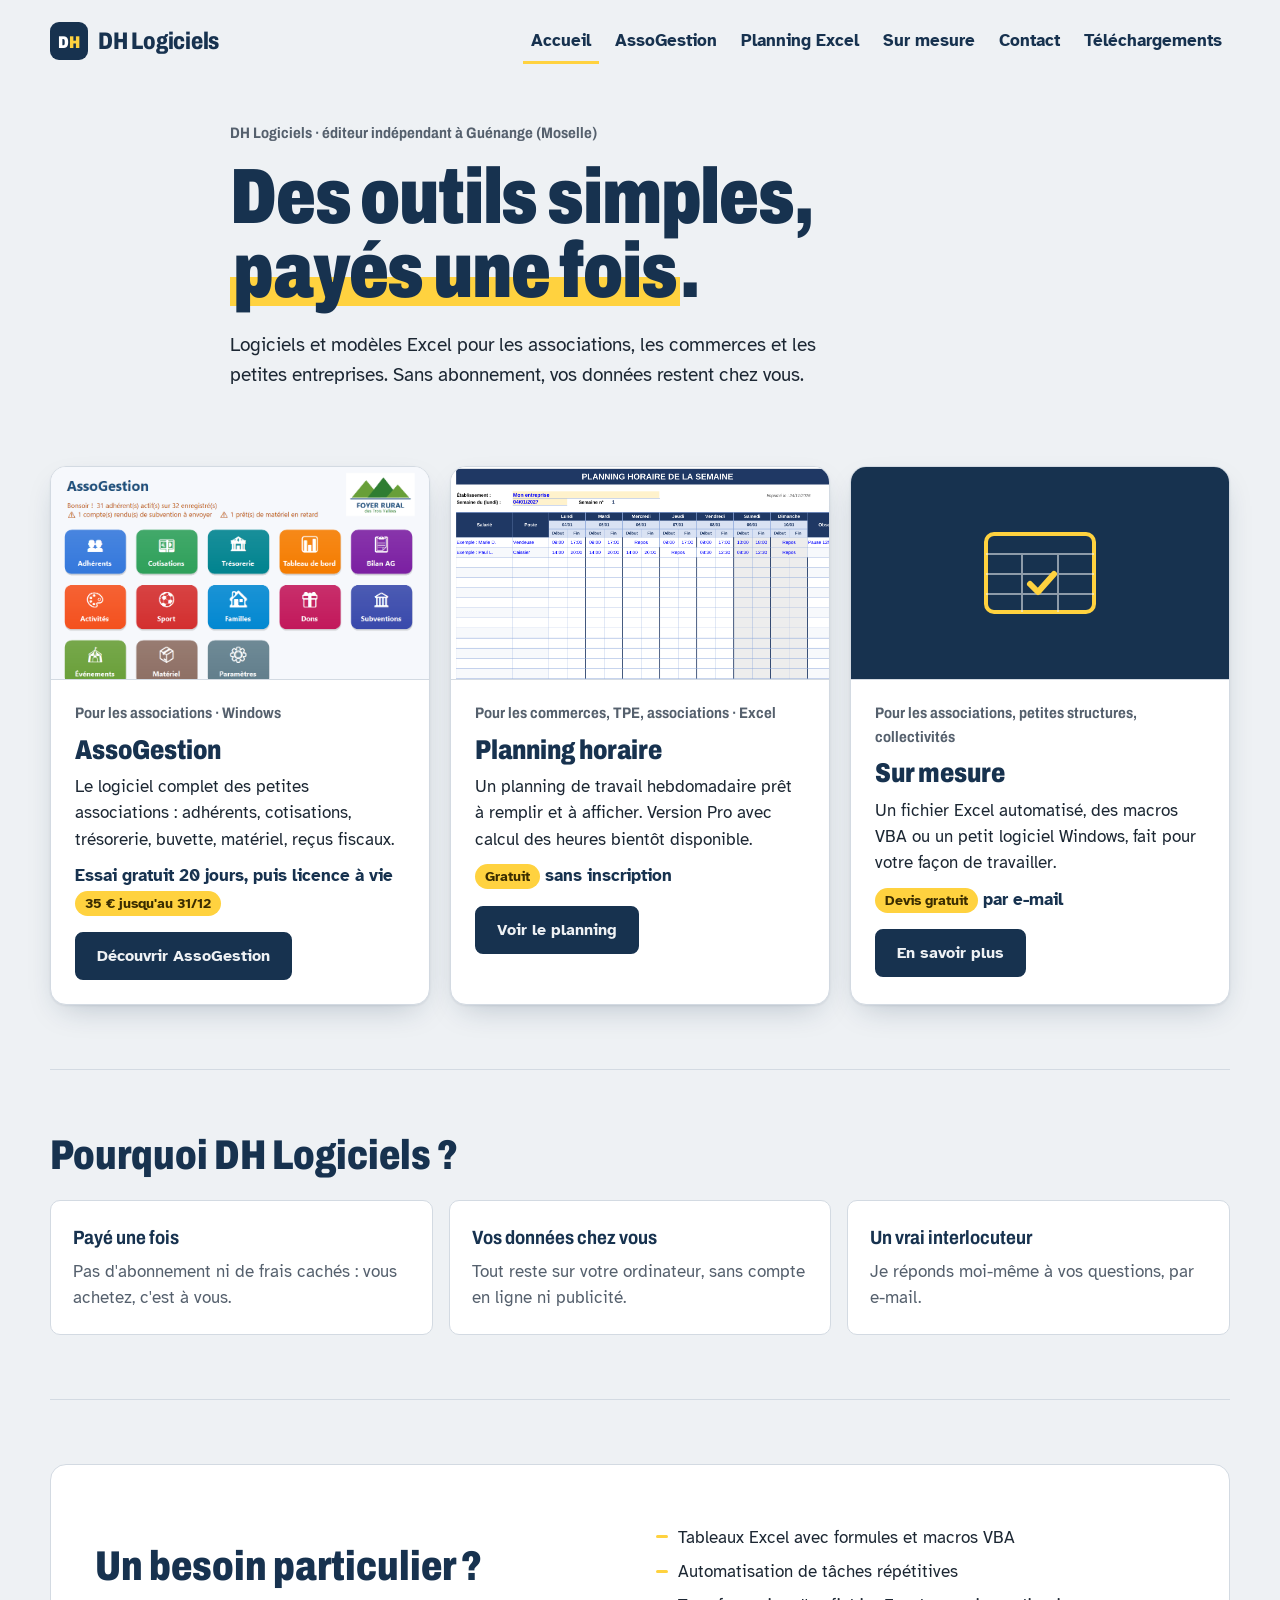
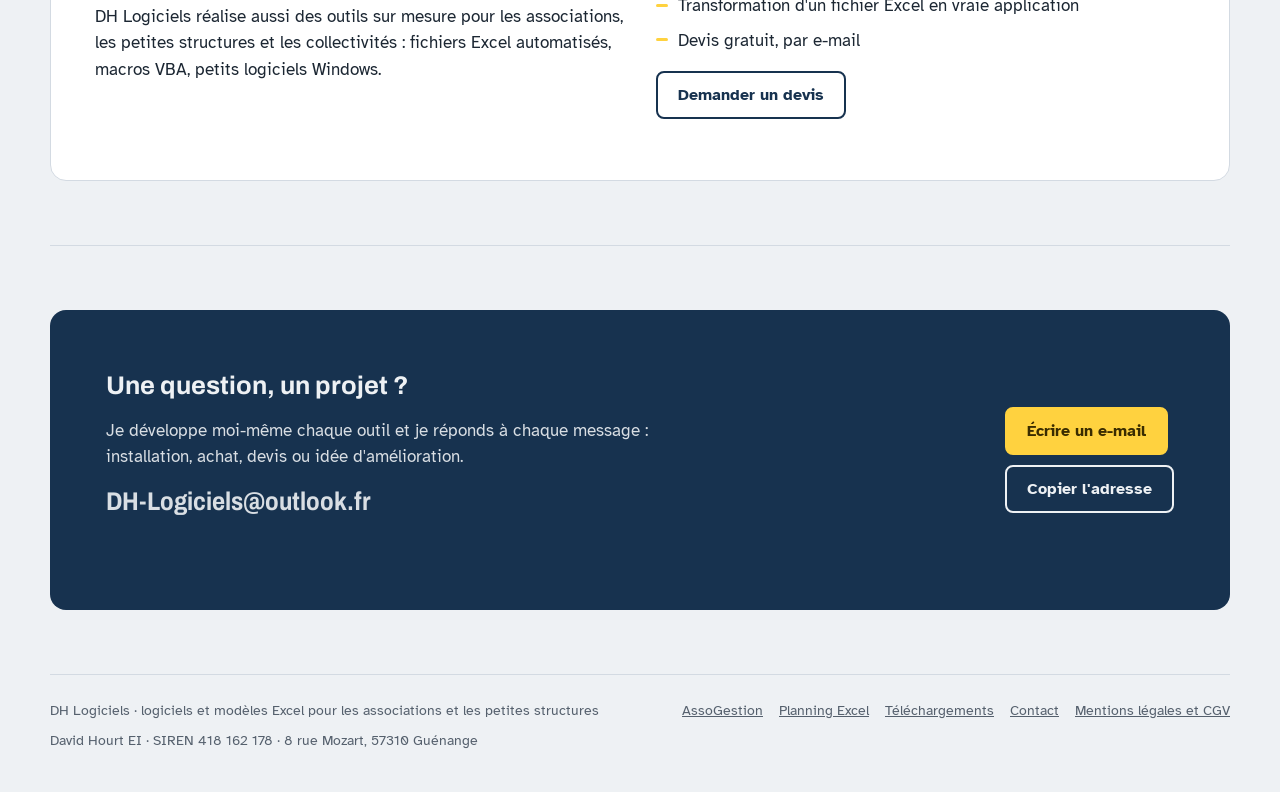
==== commit 83e93967: "Refonte du site en plusieurs pages : accueil de présentation, AssoGestion, Planning Excel, Télécharg" ====
--- a/index.html
+++ b/index.html
@@ -3,495 +3,91 @@
 <head>
 <meta charset="utf-8">
 <meta name="viewport" content="width=device-width, initial-scale=1">
-<title>DH Logiciels – AssoGestion</title>
-<meta name="description" content="DH Logiciels, éditeur d'AssoGestion : le logiciel des petites associations. Adhérents, cotisations, trésorerie, buvette, prêts de matériel. Sur votre PC, sans abonnement.">
+<title>DH Logiciels – logiciels et modèles Excel pour associations et petites entreprises</title>
+<meta name="description" content="DH Logiciels, petit éditeur en Moselle : AssoGestion, le logiciel des associations payé une fois ; un planning horaire Excel gratuit ; des fichiers Excel et logiciels sur mesure.">
+<link rel="canonical" href="https://dh-logiciels.com/">
+<meta property="og:type" content="website">
+<meta property="og:title" content="DH Logiciels – logiciels et modèles Excel pour associations et petites entreprises">
+<meta property="og:description" content="DH Logiciels, petit éditeur en Moselle : AssoGestion, le logiciel des associations payé une fois ; un planning horaire Excel gratuit ; des fichiers Excel et logiciels sur mesure.">
+<meta property="og:url" content="https://dh-logiciels.com/">
+<meta property="og:image" content="https://dh-logiciels.com/img/accueil.png">
 <link rel="preconnect" href="https://fonts.googleapis.com">
 <link rel="preconnect" href="https://fonts.gstatic.com" crossorigin>
 <link href="https://fonts.googleapis.com/css2?family=Archivo:wdth,wght@75..100,500..900&family=Atkinson+Hyperlegible:ital,wght@0,400;0,700;1,400&display=swap" rel="stylesheet">
-<style>
-/* VOICE : affiche d'association, directe et chaleureuse, signée par un petit éditeur local.
-   IDEA : l'affiche du comité des fêtes, avec le prix traité comme un ticket de tombola.
-   PICTURE : captures du vrai logiciel dans des fenêtres Windows, en alternance.
-   COLOUR and TYPE : encre bleu ardoise sur papier gris froid, accent jaune ticket ; Archivo condensé + Atkinson Hyperlegible.
-   LAYOUT : site complet de DH Logiciels : en-tête, AssoGestion, achat, sur mesure, contact, mentions légales. */
-:root {
-  --papier: #eef1f4; --carte: #ffffff; --encre: #17324f; --texte: #1c2733; --doux: #55606d;
-  --ligne: #d3dae2; --signal: #ffd23f; --signal-encre: #3a2c00; --ok: #2e7d32;
-  --affiche: "Archivo", "Arial Narrow", "Roboto Condensed", sans-serif;
-  --lecture: "Atkinson Hyperlegible", "Segoe UI", system-ui, sans-serif;
-  --rayon: 10px;
-  --ombre: 0 1px 2px rgba(23, 50, 79, .08), 0 12px 32px -12px rgba(23, 50, 79, .28);
-  color-scheme: light;
-}
-@media (prefers-color-scheme: dark) {
-  :root:not([data-theme="light"]) {
-    --papier: #0f1822; --carte: #16222f; --encre: #e8eef5; --texte: #dde4ec; --doux: #9aa7b5;
-    --ligne: #2a3a4b; --signal: #ffd23f; --signal-encre: #2a2000; --ok: #66bb6a;
-    --ombre: 0 1px 2px rgba(0, 0, 0, .3), 0 16px 40px -14px rgba(0, 0, 0, .7); color-scheme: dark;
-  }
-}
-:root[data-theme="dark"] {
-  --papier: #0f1822; --carte: #16222f; --encre: #e8eef5; --texte: #dde4ec; --doux: #9aa7b5;
-  --ligne: #2a3a4b; --signal: #ffd23f; --signal-encre: #2a2000; --ok: #66bb6a;
-  --ombre: 0 1px 2px rgba(0, 0, 0, .3), 0 16px 40px -14px rgba(0, 0, 0, .7); color-scheme: dark;
-}
-* { box-sizing: border-box; min-width: 0; }
-html { -webkit-text-size-adjust: 100%; scroll-padding-top: 24px; }
-body { margin: 0; background: var(--papier); color: var(--texte); font-family: var(--lecture); font-size: 1.0625rem; line-height: 1.55; overflow-x: clip; }
-img { max-width: 100%; height: auto; display: block; }
-a { color: inherit; }
-:focus-visible { outline: 3px solid var(--signal); outline-offset: 3px; border-radius: 4px; }
-.cadre { width: min(1180px, 100% - 32px); margin-inline: auto; }
-
-/* En-tête */
-.entete { display: flex; align-items: center; justify-content: space-between; gap: 16px; padding-block: 18px; flex-wrap: wrap; }
-.marque { font-family: var(--affiche); font-stretch: 80%; font-weight: 800; font-size: 1.5rem; letter-spacing: -.01em; color: var(--encre); text-decoration: none; display: flex; align-items: center; gap: 10px; }
-.marque svg { flex: none; }
-.entete nav { display: flex; gap: 8px; flex-wrap: wrap; align-items: center; }
-.entete nav .lien { text-decoration: none; font-weight: 700; color: var(--encre); padding: 10px 8px; }
-.entete nav .lien:hover { text-decoration: underline; }
-
-.bouton { display: inline-flex; align-items: center; justify-content: center; gap: 8px; font: 700 1rem/1 var(--lecture); padding: 14px 20px; min-height: 44px; border-radius: 8px; text-decoration: none; border: 2px solid var(--encre); color: var(--encre); background: transparent; transition: transform .15s ease; cursor: pointer; }
-.bouton:hover { transform: translateY(-1px); }
-.bouton.plein { background: var(--encre); color: var(--papier); }
-.bouton.jaune { background: var(--signal); border-color: var(--signal); color: var(--signal-encre); }
-.bouton.fonce { background: var(--signal-encre); border-color: var(--signal-encre); color: var(--signal); }
-.bouton.petit { padding: 10px 14px; font-size: .95rem; }
-
-/* Ouverture */
-.ouverture { display: grid; grid-template-columns: minmax(0, 5fr) minmax(0, 6fr); gap: 48px; align-items: center; padding-block: 32px 56px; }
-.surtitre { font-family: var(--affiche); font-stretch: 85%; font-weight: 700; font-size: .95rem; color: var(--doux); margin: 0 0 14px; }
-h1, h2, h3 { font-family: var(--affiche); color: var(--encre); text-wrap: balance; margin: 0; }
-h1 { font-stretch: 75%; font-weight: 900; line-height: .95; letter-spacing: -.015em; font-size: clamp(2.6rem, 6.2vw, 4.9rem); }
-h1 mark { background: linear-gradient(transparent 58%, var(--signal) 58%, var(--signal) 92%, transparent 92%); color: inherit; padding-inline: .04em; }
-.chapeau { font-size: 1.2rem; max-width: 34ch; margin: 22px 0 28px; }
-.actions { display: flex; gap: 12px; flex-wrap: wrap; }
-.garanties { display: flex; flex-wrap: wrap; gap: 8px 20px; margin: 22px 0 0; padding: 0; list-style: none; color: var(--doux); font-size: .95rem; }
-.garanties li { display: flex; align-items: center; gap: 8px; }
-.garanties li::before { content: ""; width: 8px; height: 8px; border-radius: 50%; background: var(--ok); flex: none; }
-.vitrine { position: relative; padding-bottom: 12%; }
-.fenetre { background: var(--carte); border-radius: var(--rayon); box-shadow: var(--ombre); border: 1px solid var(--ligne); overflow: hidden; margin: 0; }
-.fenetre .barre { height: 30px; display: flex; align-items: center; gap: 6px; padding-inline: 12px; background: #1f4e79; color: #fff; font-size: .78rem; font-weight: 700; }
-.fenetre .barre i { width: 9px; height: 9px; border-radius: 50%; background: rgba(255,255,255,.35); }
-.fenetre .barre span { margin-left: 6px; opacity: .9; }
-.vitrine .principale { width: 86%; }
-.vitrine .secondaire { position: absolute; right: 0; bottom: 0; width: 62%; animation: glisse .9s cubic-bezier(.2, .7, .2, 1) .2s both; }
-@keyframes glisse { from { transform: translate(18px, 18px); } to { transform: none; } }
-
-/* Ticket d'achat */
-.offre { padding-block: 8px 64px; }
-.ticket { --trou: 18px; display: grid; grid-template-columns: minmax(0, 1fr) auto; align-items: stretch; background: var(--signal); color: var(--signal-encre); border-radius: 14px;
-  -webkit-mask: radial-gradient(circle var(--trou) at 0 50%, #0000 98%, #000) left / 51% 100% no-repeat, radial-gradient(circle var(--trou) at 100% 50%, #0000 98%, #000) right / 51% 100% no-repeat;
-  mask: radial-gradient(circle var(--trou) at 0 50%, #0000 98%, #000) left / 51% 100% no-repeat, radial-gradient(circle var(--trou) at 100% 50%, #0000 98%, #000) right / 51% 100% no-repeat; }
-.ticket .corps { padding: 28px 36px 28px 44px; display: grid; gap: 8px; }
-.ticket .talon { padding: 28px 44px 28px 36px; border-left: 3px dashed rgba(58, 44, 0, .45); display: grid; align-content: center; justify-items: center; text-align: center; gap: 6px; }
-.ticket .numero { font-family: var(--affiche); font-stretch: 80%; font-weight: 700; font-size: .9rem; }
-.ticket h2 { color: var(--signal-encre); font-stretch: 78%; font-weight: 900; font-size: clamp(1.7rem, 3.6vw, 2.5rem); line-height: 1; }
-.ticket p { margin: 0; max-width: 54ch; }
-.ticket .mention { font-size: .9rem; opacity: .85; }
-.prix { font-family: var(--affiche); font-stretch: 75%; font-weight: 900; line-height: .9; font-size: clamp(3.6rem, 8vw, 5.6rem); font-variant-numeric: tabular-nums; white-space: nowrap; }
-.prix small { font-size: .45em; }
-.barre-prix { text-decoration: line-through; text-decoration-thickness: 2px; opacity: .75; font-weight: 700; }
-.etat-achat { font-size: .92rem; min-height: 1.4em; margin: 0; max-width: 24ch; }
-
-/* Commande par virement ou chèque */
-.choix-autre { background: none; border: 0; padding: 6px 0; color: var(--signal-encre); font: 700 .95rem/1.3 var(--lecture); text-decoration: underline; text-underline-offset: 3px; cursor: pointer; min-height: 44px; }
-.commande { margin-top: 20px; background: var(--carte); border: 1px solid var(--ligne); border-radius: 14px; padding: clamp(20px, 4vw, 36px); }
-.commande[hidden] { display: none; }
-.commande h3 { font-stretch: 80%; font-weight: 850; font-size: clamp(1.4rem, 2.6vw, 1.9rem); }
-.commande .aide { color: var(--doux); margin: 8px 0 20px; max-width: 64ch; }
-.formulaire { display: grid; grid-template-columns: minmax(0, 1fr) minmax(0, 1fr); gap: 14px 20px; }
-.formulaire .large { grid-column: 1 / -1; }
-.formulaire label { display: grid; gap: 6px; font-weight: 700; color: var(--encre); font-size: .95rem; }
-.formulaire label span { font-weight: 400; color: var(--doux); }
-.formulaire input, .formulaire textarea, .formulaire select { font: 16px/1.4 var(--lecture); padding: 10px 12px; min-height: 44px; border: 1px solid var(--ligne); border-radius: 8px; background: var(--papier); color: var(--texte); width: 100%; }
-.formulaire textarea { min-height: 76px; resize: vertical; }
-.formulaire .actions-commande { display: flex; flex-wrap: wrap; gap: 10px; align-items: center; }
-.erreur-commande { color: #b3261e; font-weight: 700; min-height: 1.4em; margin: 0; }
-.apercu { white-space: pre-wrap; background: var(--papier); border: 1px solid var(--ligne); border-radius: 8px; padding: 14px; font-size: .92rem; margin: 0; }
-.apercu[hidden] { display: none; }
-@media (max-width: 600px) { .formulaire { grid-template-columns: minmax(0, 1fr); } }
-
-/* Fonctions */
-.fonctions { display: grid; gap: 72px; padding-block: 24px 72px; }
-.fonction { display: grid; grid-template-columns: minmax(0, 4fr) minmax(0, 7fr); gap: 48px; align-items: center; }
-.fonction:nth-child(even) { grid-template-columns: minmax(0, 7fr) minmax(0, 4fr); }
-.fonction:nth-child(even) .texte { order: 2; }
-.texte .etiquette { display: inline-block; font-family: var(--affiche); font-stretch: 85%; font-weight: 700; font-size: .95rem; color: var(--doux); margin-bottom: 10px; }
-.texte h2, .section-titre { font-stretch: 78%; font-weight: 850; font-size: clamp(1.8rem, 3.4vw, 2.6rem); line-height: 1.02; }
-.texte p { margin: 14px 0 0; max-width: 46ch; }
-.texte ul, .puces { margin: 16px 0 0; padding: 0; list-style: none; display: grid; gap: 8px; }
-.texte li, .puces li { padding-left: 22px; position: relative; }
-.texte li::before, .puces li::before { content: ""; position: absolute; left: 0; top: .62em; width: 12px; height: 3px; background: var(--signal); border-radius: 2px; }
-.duo { display: grid; grid-template-columns: minmax(0, 1fr) minmax(0, 1fr); gap: 16px; align-items: start; }
-
-.bloc { padding-block: 64px; border-top: 1px solid var(--ligne); }
-.intro { color: var(--doux); margin: 10px 0 28px; max-width: 60ch; }
-.modules { display: grid; grid-template-columns: repeat(auto-fill, minmax(240px, 1fr)); gap: 1px; background: var(--ligne); border: 1px solid var(--ligne); border-radius: var(--rayon); overflow: hidden; }
-.module { background: var(--carte); padding: 18px 20px; display: grid; gap: 4px; }
-.module b { font-family: var(--affiche); font-stretch: 85%; font-size: 1.15rem; color: var(--encre); }
-.module span { color: var(--doux); font-size: .95rem; line-height: 1.4; }
-
-.calcul { display: grid; grid-template-columns: minmax(0, 1fr) minmax(0, 1fr); gap: 48px; }
-.calcul p { max-width: 48ch; }
-.colonnes { display: grid; grid-template-columns: 1fr 1fr; gap: 12px; align-self: center; }
-.colonne { background: var(--carte); border: 1px solid var(--ligne); border-radius: var(--rayon); padding: 20px; }
-.colonne.nous { border: 2px solid var(--encre); }
-.colonne .qui { font-weight: 700; color: var(--doux); font-size: .9rem; }
-.colonne .montant { font-family: var(--affiche); font-stretch: 78%; font-weight: 900; font-size: 2.6rem; color: var(--encre); line-height: 1.05; font-variant-numeric: tabular-nums; white-space: nowrap; }
-.colonne .detail { font-size: .92rem; color: var(--doux); }
-
-.etapes ol { list-style: none; margin: 28px 0 0; padding: 0; display: grid; grid-template-columns: repeat(3, minmax(0, 1fr)); gap: 16px; counter-reset: etape; }
-.etapes li { counter-increment: etape; background: var(--carte); border: 1px solid var(--ligne); border-radius: var(--rayon); padding: 22px; }
-.etapes li::before { content: counter(etape); display: grid; place-items: center; width: 40px; height: 40px; border-radius: 50%; background: var(--encre); color: var(--papier); font-family: var(--affiche); font-weight: 900; font-size: 1.25rem; margin-bottom: 12px; }
-.etapes li b { display: block; font-size: 1.1rem; color: var(--encre); margin-bottom: 4px; }
-
-.deux { display: grid; grid-template-columns: minmax(0, 4fr) minmax(0, 7fr); gap: 48px; }
-details { border-bottom: 1px solid var(--ligne); padding-block: 16px; }
-details:first-of-type { border-top: 1px solid var(--ligne); }
-summary { cursor: pointer; font-weight: 700; color: var(--encre); list-style: none; display: flex; justify-content: space-between; gap: 16px; min-height: 28px; }
-summary::-webkit-details-marker { display: none; }
-summary::after { content: "+"; font-family: var(--affiche); font-size: 1.4rem; line-height: 1; transition: transform .2s ease; }
-details[open] summary::after { transform: rotate(45deg); }
-details p, details li { max-width: 66ch; }
-details p { margin: 10px 0 0; }
-details ul { margin: 10px 0 0; padding-left: 20px; }
-.a-completer { background: var(--signal); color: var(--signal-encre); padding: 0 .3em; border-radius: 3px; font-weight: 700; }
-
-/* Sur mesure */
-.mesure { background: var(--carte); border: 1px solid var(--ligne); border-radius: 16px; padding: clamp(24px, 4vw, 44px); display: grid; grid-template-columns: minmax(0, 1fr) minmax(0, 1fr); gap: 32px; align-items: center; }
-.mesure p { max-width: 52ch; }
-
-/* Contact */
-.contact .boite { background: var(--encre); color: var(--papier); border-radius: 16px; padding: clamp(28px, 5vw, 56px); display: grid; grid-template-columns: minmax(0, 1fr) auto; gap: 32px; align-items: center; }
-.contact h2 { color: var(--papier); }
-.contact p { margin: 12px 0 0; max-width: 52ch; opacity: .9; }
-.adresse { font-family: var(--affiche); font-stretch: 85%; font-weight: 700; font-size: clamp(1.2rem, 2.4vw, 1.6rem); overflow-wrap: anywhere; }
-.contact .liens { display: grid; gap: 10px; justify-items: start; }
-.contact .bouton { border-color: var(--papier); color: var(--papier); }
-.contact .bouton.jaune { color: var(--signal-encre); border-color: var(--signal); }
-.copie { font-size: .9rem; min-height: 1.4em; opacity: .85; }
-.aide-install { font-size: .95em; margin-top: 18px; max-width: 46ch; opacity: .9; }
-.sur-mobile { display: none; font-size: .95em; margin-top: 14px; }
-@media (pointer: coarse) and (max-width: 860px) { .sur-mobile { display: block; } }
-
-footer { padding-block: 24px 40px; color: var(--doux); font-size: .9rem; display: flex; flex-wrap: wrap; gap: 8px 24px; justify-content: space-between; border-top: 1px solid var(--ligne); }
-footer a { color: var(--doux); }
-
-@media (max-width: 860px) {
-  .ouverture, .fonction, .fonction:nth-child(even), .calcul, .deux, .contact .boite, .mesure { grid-template-columns: minmax(0, 1fr); gap: 28px; }
-  .fonction:nth-child(even) .texte { order: 0; }
-  .ouverture { padding-top: 8px; }
-  .etapes ol { grid-template-columns: minmax(0, 1fr); }
-  .fonctions { gap: 56px; }
-}
-@media (max-width: 600px) {
-  .entete nav .lien { display: none; }
-  .ticket { grid-template-columns: minmax(0, 1fr); -webkit-mask: none; mask: none; }
-  .ticket .corps { padding: 26px 26px 14px; }
-  .ticket .talon { border-left: 0; border-top: 3px dashed rgba(58, 44, 0, .45); padding: 16px 26px 26px; justify-items: start; text-align: left; }
-  .colonnes, .duo { grid-template-columns: minmax(0, 1fr); }
-  .actions .bouton, .ticket .bouton { width: 100%; }
-  .vitrine { padding-bottom: 18%; }
-}
-@media (prefers-reduced-motion: reduce) { *, *::before, *::after { animation: none !important; transition: none !important; } }
-</style>
+<link rel="stylesheet" href="/style.css">
 </head>
 <body>
-
 <header class="cadre entete">
-  <a class="marque" href="#haut" aria-label="DH Logiciels, haut de page">
+  <a class="marque" href="/" aria-label="DH Logiciels, accueil">
     <svg width="38" height="38" viewBox="0 0 38 38" aria-hidden="true"><rect width="38" height="38" rx="9" fill="#17324f"/><text x="19" y="25.5" text-anchor="middle" font-family="Archivo, Arial Narrow, sans-serif" font-weight="900" font-size="17" fill="#fff">D<tspan fill="#ffd23f">H</tspan></text></svg>
     DH Logiciels
   </a>
   <nav aria-label="Menu">
-    <a class="lien" href="#fonctions">AssoGestion</a>
-    <a class="lien" href="#acheter">Tarif</a>
-    <a class="lien" href="planning-horaire-gratuit/">Planning gratuit</a>
-    <a class="lien" href="#sur-mesure">Sur mesure</a>
-    <a class="lien" href="#contact">Contact</a>
-    <a class="bouton petit jaune" href="https://github.com/David57310/AssoGestion/releases/download/v1.1/Installer-AssoGestion-V1.1.exe">Télécharger l'essai</a>
+    <a class="lien" href="/" aria-current="page">Accueil</a>
+    <a class="lien" href="/assogestion/">AssoGestion</a>
+    <a class="lien" href="/planning-horaire-gratuit/">Planning Excel</a>
+    <a class="lien" href="/#sur-mesure">Sur mesure</a>
+    <a class="lien" href="/#contact">Contact</a>
+    <a class="lien" href="/telechargements/">Téléchargements</a>
   </nav>
 </header>
 
 <main id="haut">
-  <section class="cadre ouverture">
-    <div>
-      <p class="surtitre">AssoGestion, pour les associations loi 1901</p>
-      <h1>Toute votre asso dans un seul logiciel, <mark>payé une fois</mark>.</h1>
-      <p class="chapeau">Adhérents, cotisations, trésorerie, buvette, prêts de matériel, reçus fiscaux. Sur votre PC, sans Internet et sans abonnement.</p>
-      <div class="actions">
-        <a class="bouton plein" href="https://github.com/David57310/AssoGestion/releases/download/v1.1/Installer-AssoGestion-V1.1.exe">Télécharger l'essai gratuit</a>
-        <a class="bouton" href="#acheter">Acheter la licence</a>
-      </div>
-      <p class="sur-mobile">Vous êtes sur téléphone ? AssoGestion s'installe sur un ordinateur Windows. <a href="mailto:?subject=AssoGestion%20-%20logiciel%20pour%20l'association&amp;body=Lien%20de%20t%C3%A9l%C3%A9chargement%20%C3%A0%20ouvrir%20sur%20le%20PC%20%3A%20https%3A%2F%2Fgithub.com%2FDavid57310%2FAssoGestion%2Freleases%2Fdownload%2Fv1.1%2FInstaller-AssoGestion-V1.1.exe">Envoyez-vous le lien par e-mail</a> pour le télécharger plus tard sur votre PC.</p>
-      <ul class="garanties">
-        <li>Essai complet 20 jours</li>
-        <li>Démo déjà remplie</li>
-        <li>Windows 10 et 11</li>
-      </ul>
-    </div>
-    <div class="vitrine">
-      <figure class="fenetre principale">
-        <div class="barre"><i></i><i></i><i></i><span>AssoGestion</span></div>
-        <img src="img/accueil.png" width="982" height="585" alt="Écran d'accueil d'AssoGestion : tuiles Adhérents, Cotisations, Trésorerie, Tableau de bord, Bilan AG, Activités, Sport, Familles, Dons, Subventions, Événements, Matériel et Paramètres.">
-      </figure>
-      <figure class="fenetre secondaire">
-        <div class="barre"><i></i><i></i><i></i><span>Tableau de bord</span></div>
-        <img src="img/tableau.png" width="1482" height="931" alt="Tableau de bord : 31 adhérents actifs, cotisations reçues, soldes banque et caisse, recettes et dépenses par catégorie.">
-      </figure>
-    </div>
+  <section class="cadre accueil-ouverture">
+    <p class="surtitre">DH Logiciels · éditeur indépendant à Guénange (Moselle)</p>
+    <h1>Des outils simples, <mark>payés une fois</mark>.</h1>
+    <p class="chapeau">Logiciels et modèles Excel pour les associations, les commerces et les petites entreprises. Sans abonnement, vos données restent chez vous.</p>
   </section>
 
-  <section class="cadre offre" id="acheter" aria-label="Acheter la licence">
-    <div class="ticket">
-      <div class="corps">
-        <span class="numero" id="offre-titre">Offre de lancement · jusqu'au 31 décembre 2026</span>
-        <h2 id="offre-h2">La licence à vie à 35 €</h2>
-        <p>Un seul paiement pour votre association, toutes les fonctions comprises, mises à jour incluses. Pas d'abonnement, pas de frais par adhérent.</p>
-        <p>Paiement par carte bancaire, sécurisé par Stripe, ou par virement ou chèque. Vous recevez votre clé et votre facture par e-mail.</p>
-        <p class="mention">TVA non applicable, art. 293 B du CGI : le prix affiché est le prix payé.</p>
-      </div>
-      <div class="talon">
-        <span class="barre-prix" id="prix-barre">49 €</span>
-        <span class="prix" id="prix-actuel">35<small> €</small></span>
-        <button class="bouton fonce" type="button" id="bouton-achat">Payer par carte</button>
-        <button class="choix-autre" type="button" id="bouton-virement" aria-controls="commande" aria-expanded="false">Payer par virement ou chèque</button>
-        <p class="etat-achat" id="etat-achat" role="status"></p>
-      </div>
-    </div>
-
-    <div class="commande" id="commande" hidden>
-      <h3>Commander par virement ou chèque</h3>
-      <p class="aide">Remplissez ces informations : elles servent à fabriquer votre clé et à établir la facture. Un e-mail prêt à envoyer s'ouvre ensuite ; vous recevez en réponse les modalités de paiement (RIB ou adresse d'envoi du chèque), puis votre clé et votre facture dès réception du règlement.</p>
-      <form class="formulaire" id="form-commande" novalidate>
-        <label class="large">Nom exact de l'association * <span>écrit comme dans vos statuts : ce sera le nom de la licence</span>
-          <input id="c-nom" autocomplete="organization" required></label>
-        <label class="large">Adresse complète *
-          <textarea id="c-adresse" autocomplete="street-address" required></textarea></label>
-        <label>Nom du contact *
-          <input id="c-contact" autocomplete="name" required></label>
-        <label>Fonction <span>facultatif</span>
-          <input id="c-fonction" placeholder="ex. : président(e), trésorier(ère)"></label>
-        <label>E-mail *
-          <input id="c-email" type="email" autocomplete="email" required></label>
-        <label>Téléphone <span>facultatif</span>
-          <input id="c-tel" type="tel" autocomplete="tel"></label>
-        <label>N° RNA ou SIRET <span>facultatif</span>
-          <input id="c-rna" placeholder="W571234567 ou n° SIRET"></label>
-        <label>Paiement souhaité *
-          <select id="c-mode"><option>Virement bancaire</option><option>Chèque</option></select></label>
-        <div class="large actions-commande">
-          <button class="bouton plein" type="submit">Préparer l'e-mail</button>
-          <button class="bouton" type="button" id="c-copier">Copier la demande</button>
+  <section class="cadre offres" aria-label="Ce que je propose">
+    <article class="offre-carte">
+      <div class="visuel"><img src="/img/accueil.png" width="982" height="585" alt="Écran d'accueil d'AssoGestion avec ses modules."></div>
+      <div class="contenu">
+        <span class="pour">Pour les associations · Windows</span>
+        <h2>AssoGestion</h2>
+        <p>Le logiciel complet des petites associations : adhérents, cotisations, trésorerie, buvette, matériel, reçus fiscaux.</p>
+        <p class="prix-ligne">Essai gratuit 20 jours, puis licence à vie <span class="pastille" id="prix-asso">35 € jusqu'au 31/12</span></p>
+        <div class="bas">
+          <a class="bouton plein" href="/assogestion/">Découvrir AssoGestion</a>
         </div>
-        <p class="large erreur-commande" id="c-message" role="status"></p>
-        <pre class="large apercu" id="c-apercu" hidden></pre>
-      </form>
-    </div>
-  </section>
-
-  <section class="cadre fonctions" id="fonctions" aria-label="Ce que fait AssoGestion">
-    <article class="fonction">
-      <div class="texte">
-        <span class="etiquette">Cotisations</span>
-        <h2>Qui a payé, qui doit encore, en un coup d'œil.</h2>
-        <p>Chaque cotisation passe en vert, en orange ou en rouge. Les attestations et les lettres de relance se font en un clic, avec le RIB de l'association.</p>
-        <ul>
-          <li>Chèque, espèces, virement ou HelloAsso</li>
-          <li>Remises famille à partir du 2e membre</li>
-          <li>Recettes ajoutées toutes seules à la trésorerie</li>
-        </ul>
-      </div>
-      <figure class="fenetre">
-        <div class="barre"><i></i><i></i><i></i><span>Cotisations</span></div>
-        <img src="img/cotisations.png" width="1920" height="991" loading="lazy" alt="Liste des cotisations de la saison avec les statuts Payé, Partiel et Impayé.">
-      </figure>
-    </article>
-
-    <article class="fonction">
-      <div class="texte">
-        <span class="etiquette">Buvette, kermesse, loto</span>
-        <h2>Une vraie caisse pour vos manifestations.</h2>
-        <p>De gros boutons pour chaque article, le rendu de monnaie, la carte et les chèques. En haut, une jauge montre en direct si les frais de la fête sont couverts.</p>
-        <ul>
-          <li>Articles et prix à votre goût</li>
-          <li>Comptage de la caisse à la fermeture, écart affiché</li>
-          <li>Bilan de la manifestation prêt à imprimer</li>
-        </ul>
-      </div>
-      <figure class="fenetre">
-        <div class="barre"><i></i><i></i><i></i><span>Caisse - Téléthon</span></div>
-        <img src="img/caisse.png" width="1920" height="700" loading="lazy" alt="Caisse de la buvette : boissons, hamburger, saucisse blanche, merguez, crêpes, tombola, ticket en cours et boutons Espèces, Carte, Chèque.">
-      </figure>
-    </article>
-
-    <article class="fonction">
-      <div class="texte">
-        <span class="etiquette">Matériel</span>
-        <h2>Tables, barnums, sono : fini les prêts oubliés.</h2>
-        <p>L'inventaire de tout votre matériel, et pour chaque prêt les dates, la location et la caution. Le logiciel refuse de prêter ce qui est déjà réservé ce jour-là, et prévient quand quelque chose n'est pas revenu.</p>
-        <ul>
-          <li>Liste type pour comité des fêtes en un clic</li>
-          <li>Bon de prêt à faire signer</li>
-          <li>Matériel manquant retiré du stock au retour</li>
-        </ul>
-      </div>
-      <div class="duo">
-        <figure class="fenetre">
-          <div class="barre"><i></i><i></i><i></i><span>Matériel</span></div>
-          <img src="img/materiel.png" width="1920" height="760" loading="lazy" alt="Inventaire du matériel : bancs, chaises, tables, barnums, friteuse, plancha, avec quantités sorties et disponibles.">
-        </figure>
-        <figure class="fenetre">
-          <div class="barre"><i></i><i></i><i></i><span>Nouveau prêt</span></div>
-          <img src="img/pret.png" width="1107" height="853" loading="lazy" alt="Formulaire de prêt : 20 bancs, 40 chaises, 10 tables et 2 barnums pour Les Amis du Carnaval, location et caution calculées.">
-        </figure>
       </div>
     </article>
-
-    <article class="fonction">
-      <div class="texte">
-        <span class="etiquette">Trésorerie et assemblée générale</span>
-        <h2>Les comptes à jour, le bilan d'AG en un clic.</h2>
-        <p>Recettes et dépenses, banque et caisse, pointage des relevés. Le tableau de bord résume la saison, et le bilan d'assemblée générale sort avec votre logo.</p>
-        <ul>
-          <li>Clôture des exercices</li>
-          <li>Reçus fiscaux numérotés (modèle Cerfa 11580)</li>
-          <li>Suivi des subventions et des comptes rendus</li>
-        </ul>
-      </div>
-      <div class="duo">
-        <figure class="fenetre">
-          <div class="barre"><i></i><i></i><i></i><span>Trésorerie</span></div>
-          <img src="img/tresorerie.png" width="1920" height="991" loading="lazy" alt="Trésorerie de la saison avec recettes, dépenses, comptes et pointage.">
-        </figure>
-        <figure class="fenetre">
-          <div class="barre"><i></i><i></i><i></i><span>Tableau de bord</span></div>
-          <img src="img/tableau.png" width="1482" height="931" loading="lazy" alt="Tableau de bord : adhérents actifs, cotisations reçues, soldes, recettes et dépenses par catégorie.">
-        </figure>
+    <article class="offre-carte">
+      <div class="visuel"><img src="/img/planning-gratuit.png" width="1561" height="800" alt="Aperçu du planning horaire hebdomadaire Excel."></div>
+      <div class="contenu">
+        <span class="pour">Pour les commerces, TPE, associations · Excel</span>
+        <h2>Planning horaire</h2>
+        <p>Un planning de travail hebdomadaire prêt à remplir et à afficher. Version Pro avec calcul des heures bientôt disponible.</p>
+        <p class="prix-ligne"><span class="pastille">Gratuit</span> sans inscription</p>
+        <div class="bas">
+          <a class="bouton plein" href="/planning-horaire-gratuit/">Voir le planning</a>
+        </div>
       </div>
     </article>
-
-    <article class="fonction">
-      <div class="texte">
-        <span class="etiquette">Adhérents</span>
-        <h2>Vos membres, bien rangés et protégés.</h2>
-        <p>Une fiche par adhérent avec sa photo, son adhésion et sa fonction au bureau. Import depuis Excel, et le RGPD prévu dès le départ : consentements, registre, effacement.</p>
-      </div>
-      <div class="duo">
-        <figure class="fenetre">
-          <div class="barre"><i></i><i></i><i></i><span>Adhérents</span></div>
-          <img src="img/adherents.png" width="1920" height="991" loading="lazy" alt="Liste des adhérents avec catégorie, fonction au bureau, téléphone, e-mail et ville.">
-        </figure>
-        <figure class="fenetre">
-          <div class="barre"><i></i><i></i><i></i><span>Fiche adhérent</span></div>
-          <img src="img/fiche.png" width="857" height="933" loading="lazy" alt="Fiche d'une adhérente avec photo, coordonnées, catégorie, consentements et fonction de présidente.">
-        </figure>
+    <article class="offre-carte">
+      <div class="visuel icone"><svg width="120" height="90" viewBox="0 0 120 90" aria-hidden="true"><rect x="6" y="6" width="108" height="78" rx="8" fill="none" stroke="#ffd23f" stroke-width="4"/><path d="M6 26h108M42 26v58M78 26v58M6 46h108M6 66h108" stroke="#eef1f4" stroke-width="2" opacity=".55"/><path d="M50 56l8 8 16-18" fill="none" stroke="#ffd23f" stroke-width="6" stroke-linecap="round" stroke-linejoin="round"/></svg></div>
+      <div class="contenu">
+        <span class="pour">Pour les associations, petites structures, collectivités</span>
+        <h2>Sur mesure</h2>
+        <p>Un fichier Excel automatisé, des macros VBA ou un petit logiciel Windows, fait pour votre façon de travailler.</p>
+        <p class="prix-ligne"><span class="pastille">Devis gratuit</span> par e-mail</p>
+        <div class="bas">
+          <a class="bouton plein" href="#sur-mesure">En savoir plus</a>
+        </div>
       </div>
     </article>
   </section>
 
-  <section class="cadre bloc" aria-labelledby="titre-compris">
-    <h2 class="section-titre" id="titre-compris">Tout est compris dans la licence</h2>
-    <p class="intro">Chaque association affiche seulement les modules qui la concernent. Les autres restent cachés, prêts le jour où vous en aurez besoin.</p>
-    <div class="modules">
-      <div class="module"><b>Adhérents</b><span>Fiches, photos, import Excel, bureau et comité</span></div>
-      <div class="module"><b>Cotisations</b><span>Saisons, paiements, attestations, relances</span></div>
-      <div class="module"><b>Trésorerie</b><span>Banque et caisse, pointage, clôture</span></div>
-      <div class="module"><b>Tableau de bord et bilan d'AG</b><span>Les chiffres de la saison, rapport imprimable</span></div>
-      <div class="module"><b>Événements</b><span>Caisse de buvette, jauge des frais, bilan</span></div>
-      <div class="module"><b>Matériel</b><span>Inventaire, prêts, locations, cautions</span></div>
-      <div class="module"><b>Dons</b><span>Reçus fiscaux numérotés, abandons de frais</span></div>
-      <div class="module"><b>Subventions</b><span>Dossiers, versements, comptes rendus</span></div>
-      <div class="module"><b>Activités</b><span>Ateliers, sorties, inscriptions, présences</span></div>
-      <div class="module"><b>Sport</b><span>Licences, certificats, catégories d'âge, équipes</span></div>
-      <div class="module"><b>Familles</b><span>Foyers, remises, règlement groupé</span></div>
-      <div class="module"><b>Sécurité</b><span>Mot de passe, sauvegardes automatiques, historique</span></div>
+  <section class="cadre bloc" aria-labelledby="titre-pourquoi">
+    <h2 class="section-titre" id="titre-pourquoi">Pourquoi DH Logiciels ?</h2>
+    <div class="atouts">
+      <div class="atout"><b>Payé une fois</b><span>Pas d'abonnement ni de frais cachés : vous achetez, c'est à vous.</span></div>
+      <div class="atout"><b>Vos données chez vous</b><span>Tout reste sur votre ordinateur, sans compte en ligne ni publicité.</span></div>
+      <div class="atout"><b>Un vrai interlocuteur</b><span>Je réponds moi-même à vos questions, par e-mail.</span></div>
     </div>
   </section>
 
-  <section class="cadre bloc calcul" aria-labelledby="titre-calcul">
-    <div>
-      <h2 class="section-titre" id="titre-calcul">Le calcul est vite fait.</h2>
-      <p>Les logiciels en ligne pour associations se paient chaque mois, souvent plus de 10 € et parfois plus de 20 €, et le prix monte avec le nombre d'adhérents. AssoGestion se paie une fois, et vos données restent sur votre ordinateur.</p>
-    </div>
-    <div class="colonnes">
-      <div class="colonne">
-        <div class="qui">Abonnement en ligne</div>
-        <div class="montant">120 €</div>
-        <div class="detail">et plus, chaque année, à 10 € par mois</div>
-      </div>
-      <div class="colonne nous">
-        <div class="qui">AssoGestion</div>
-        <div class="montant" id="calcul-montant">35 €</div>
-        <div class="detail" id="calcul-detail">une seule fois, jusqu'au 31 décembre 2026 (ensuite 49 €)</div>
-      </div>
-    </div>
-  </section>
-
-  <section class="cadre bloc etapes" aria-labelledby="titre-etapes">
-    <h2 class="section-titre" id="titre-etapes">Essayez avant de payer</h2>
-    <ol>
-      <li><b>Téléchargez</b>La démo s'ouvre sur une association fictive déjà remplie. Vous pouvez tout essayer : elle revient à zéro à chaque ouverture.</li>
-      <li><b>Testez avec vos données</b>La version complète marche 20 jours sans aucune limite. Ensuite, vos données restent consultables.</li>
-      <li><b>Achetez et recevez votre clé</b>Payez par carte, par virement ou par chèque, sur ce site ou depuis le bouton « Acheter » du logiciel. Vous recevez votre clé à vie et votre facture par e-mail.</li>
-    </ol>
-  </section>
-
-  <section class="cadre bloc deux" aria-labelledby="titre-questions">
-    <h2 class="section-titre" id="titre-questions">Vos questions</h2>
-    <div>
-      <details>
-        <summary>Comment se passe le paiement ?</summary>
-        <p>Par carte bancaire, sur une page de paiement sécurisée Stripe (Apple Pay et Google Pay acceptés). Indiquez le nom exact de l'association et son adresse : ils figureront sur la facture. Votre clé arrive par e-mail sous 48 heures ouvrées, souvent bien avant.</p>
-        <p>Vous préférez payer par virement ou par chèque ? Cliquez sur « Payer par virement ou chèque » sous le prix, ou dans le logiciel sur « Acheter » puis « Commander par e-mail ». Vous recevez les modalités de paiement, puis votre clé et votre facture dès réception du règlement.</p>
-      </details>
-      <details>
-        <summary>Pouvez-vous nous faire une facture pour la trésorerie ?</summary>
-        <p>Oui, chaque achat donne lieu à une facture au nom de l'association, envoyée par e-mail. TVA non applicable, art. 293 B du CGI.</p>
-      </details>
-      <details>
-        <summary>Faut-il Internet pour l'utiliser ?</summary>
-        <p>Non. Le logiciel et vos données sont sur votre PC. Internet sert seulement à le télécharger et à envoyer un e-mail de relance si vous le souhaitez.</p>
-      </details>
-      <details>
-        <summary>Ça marche sur Mac, sur tablette ou sur téléphone ?</summary>
-        <p>AssoGestion fonctionne sur les PC et les tablettes sous Windows 10 ou 11. Il ne fonctionne pas sur Mac, iPad ni Android.</p>
-      </details>
-      <details>
-        <summary>Windows affiche « Windows a protégé votre ordinateur »</summary>
-        <p>C'est normal pour un logiciel tout nouveau. Cliquez sur « Informations complémentaires », puis sur « Exécuter quand même ».</p>
-      </details>
-      <details>
-        <summary>Que deviennent mes données si mon ordinateur tombe en panne ?</summary>
-        <p>AssoGestion fait une sauvegarde automatique à chaque fermeture et vous rappelle de faire régulièrement une copie sur une clé USB. Vous la restaurez sur un autre PC en deux clics.</p>
-      </details>
-      <details>
-        <summary>Et après l'essai, si je n'achète pas ?</summary>
-        <p>Rien n'est perdu : vous pouvez toujours consulter, imprimer, exporter et sauvegarder vos données. Seules les modifications sont bloquées.</p>
-      </details>
-    </div>
-  </section>
-
-  <section class="cadre bloc" id="planning" aria-labelledby="titre-planning">
-    <div class="mesure">
-      <div>
-        <p class="surtitre">Modèle Excel gratuit</p>
-        <h2 class="section-titre" id="titre-planning">Planning horaire de travail à imprimer</h2>
-        <p>Un planning hebdomadaire Excel prêt à remplir pour vos salariés ou vos bénévoles : du lundi au dimanche, une page A4 à afficher. Sans inscription.</p>
-      </div>
-      <div>
-        <ul class="puces">
-          <li>Jusqu'à 15 personnes, horaires de début et de fin</li>
-          <li>Dates et numéro de semaine automatiques</li>
-          <li>Excel 2016 et +, LibreOffice, ou PDF à remplir à la main</li>
-        </ul>
-        <p><a class="bouton plein" href="planning-horaire-gratuit/">Voir et télécharger le planning</a></p>
-      </div>
-    </div>
-  </section>
-
-  <section class="cadre bloc" id="sur-mesure" aria-labelledby="titre-mesure">
+<section class="cadre bloc" id="sur-mesure" aria-labelledby="titre-mesure">
     <div class="mesure">
       <div>
         <h2 class="section-titre" id="titre-mesure">Un besoin particulier ?</h2>
@@ -512,178 +108,40 @@
   <section class="cadre bloc contact" id="contact" aria-labelledby="titre-contact">
     <div class="boite">
       <div>
-        <h2 id="titre-contact">Une question ?</h2>
-        <p>Je développe AssoGestion et je réponds moi-même à chaque message, pour l'installation, l'achat ou vos idées d'amélioration.</p>
+        <h2 id="titre-contact">Une question, un projet ?</h2>
+        <p>Je développe moi-même chaque outil et je réponds à chaque message : installation, achat, devis ou idée d'amélioration.</p>
         <p class="adresse" id="adresse">DH-Logiciels@outlook.fr</p>
         <p class="copie" id="message-copie" role="status"></p>
-        <p class="aide-install"><strong>À l'installation :</strong> si Windows affiche « Windows a protégé votre ordinateur », cliquez sur <em>Informations complémentaires</em>, puis sur <em>Exécuter quand même</em>. Ce message apparaît pour les logiciels récents de petits éditeurs ; AssoGestion ne contient ni publicité ni pisteur.</p>
       </div>
       <div class="liens">
-        <a class="bouton jaune" href="https://github.com/David57310/AssoGestion/releases/download/v1.1/Installer-AssoGestion-V1.1.exe">Télécharger AssoGestion</a>
-        <a class="bouton" href="mailto:DH-Logiciels@outlook.fr?subject=AssoGestion">Écrire un e-mail</a>
+        <a class="bouton jaune" href="mailto:DH-Logiciels@outlook.fr">Écrire un e-mail</a>
         <button class="bouton" type="button" id="copier">Copier l'adresse</button>
       </div>
     </div>
   </section>
 
-  <section class="cadre bloc deux" id="legal" aria-labelledby="titre-legal">
-    <h2 class="section-titre" id="titre-legal">Mentions légales et conditions de vente</h2>
-    <div>
-      <details>
-        <summary>Mentions légales</summary>
-        <ul>
-          <li>Éditeur du site : DH Logiciels, David Hourt, entrepreneur individuel (EI)</li>
-          <li>SIREN 418 162 178 · 8 rue Mozart, 57310 Guénange</li>
-          <li>Contact : DH-Logiciels@outlook.fr</li>
-          <li>Directeur de la publication : David Hourt</li>
-          <li>Hébergeur : GitHub, Inc. (GitHub Pages), 88 Colin P Kelly Jr Street, San Francisco, CA 94107, États-Unis</li>
-          <li>TVA non applicable, art. 293 B du CGI</li>
-        </ul>
-      </details>
-      <details>
-        <summary>Conditions générales de vente</summary>
-        <ul>
-          <li><b>Produit :</b> licence d'utilisation à vie du logiciel AssoGestion pour une association, sur ses ordinateurs Windows, mises à jour comprises.</li>
-          <li><b>Prix :</b> 49 € (35 € jusqu'au 31 décembre 2026), payable en une fois. TVA non applicable, art. 293 B du CGI.</li>
-          <li><b>Paiement :</b> par carte bancaire via Stripe (DH Logiciels n'a jamais accès à vos données de carte), ou par virement ou chèque après commande par e-mail.</li>
-          <li><b>Livraison :</b> la clé de licence et la facture sont envoyées par e-mail sous 48 heures ouvrées après le paiement par carte, ou dès réception du virement ou du chèque.</li>
-          <li><b>Essai :</b> la version complète peut être essayée gratuitement 20 jours avant tout achat.</li>
-          <li><b>Rétractation :</b> la clé étant un contenu numérique fourni après le paiement avec l'accord de l'acheteur, le droit de rétractation ne s'applique pas une fois la clé envoyée (art. L221-28 du Code de la consommation).</li>
-          <li><b>Assistance :</b> par e-mail, à l'adresse DH-Logiciels@outlook.fr.</li>
-          <li><b>Litiges :</b> en cas de difficulté, contactez-nous d'abord par e-mail pour trouver une solution amiable. À défaut, les tribunaux français sont compétents.</li>
-        </ul>
-      </details>
-      <details>
-        <summary>Données personnelles</summary>
-        <p>Les informations données lors de l'achat (nom de l'association, adresse, contact, e-mail) servent uniquement à établir la facture, envoyer la clé et assurer l'assistance. Elles ne sont ni revendues ni utilisées pour de la publicité. Vous pouvez demander à les consulter, les corriger ou les effacer à l'adresse DH-Logiciels@outlook.fr. Ce site n'utilise ni cookie publicitaire ni outil de suivi.</p>
-      </details>
-    </div>
-  </section>
 </main>
 
 <footer class="cadre">
-  <span>DH Logiciels · éditeur d'AssoGestion</span>
-  <span>Windows 10 et 11 · sans abonnement · données sur votre PC</span>
-  <span>David Hourt EI · SIREN 418 162 178 · 8 rue Mozart, 57310 Guénange · <a href="#legal">Mentions légales</a></span>
+  <span>DH Logiciels · logiciels et modèles Excel pour les associations et les petites structures</span>
+  <nav aria-label="Pied de page"><a href="/assogestion/">AssoGestion</a><a href="/planning-horaire-gratuit/">Planning Excel</a><a href="/telechargements/">Téléchargements</a><a href="/#contact">Contact</a><a href="/mentions-legales/">Mentions légales et CGV</a></nav>
+  <span>David Hourt EI · SIREN 418 162 178 · 8 rue Mozart, 57310 Guénange</span>
 </footer>
 
 <script>
 {
-  // Liens de paiement Stripe : offre de lancement (35 €) jusqu'au 31/12/2026, puis tarif normal (49 €)
-  const LIEN_LANCEMENT = "https://buy.stripe.com/14AaEWanD5I57HPfwBaMU00";
-  const LIEN_NORMAL = "https://buy.stripe.com/28E6oGdzPeeB3rzckpaMU01";
-  const FIN_OFFRE = new Date("2027-01-01T00:00:00+01:00");
-  const offreFinie = new Date() >= FIN_OFFRE;
-  const LIEN_STRIPE = offreFinie ? LIEN_NORMAL : LIEN_LANCEMENT;
+  // Anciens liens (ex. bouton « Acheter » du logiciel) : dh-logiciels.com/#acheter -> page AssoGestion
+  const h = location.hash;
+  if (["#acheter", "#fonctions", "#commande"].includes(h)) location.replace("/assogestion/" + h);
+  else if (h === "#legal") location.replace("/mentions-legales/");
 
-  if (offreFinie) {
-    const mettre = (id, html) => { const el = document.getElementById(id); if (el) el.innerHTML = html; };
-    mettre("offre-titre", "Licence à vie · paiement unique");
-    mettre("offre-h2", "La licence à vie à 49 €");
-    const barre = document.getElementById("prix-barre"); if (barre) barre.style.display = "none";
-    mettre("prix-actuel", "49<small> €</small>");
-    mettre("calcul-montant", "49 €");
-    mettre("calcul-detail", "une seule fois, pour toujours");
+  if (new Date() >= new Date("2027-01-01T00:00:00+01:00")) {
+    const p = document.getElementById("prix-asso"); if (p) p.textContent = "49 €";
   }
-
-  const boutonAchat = document.getElementById("bouton-achat");
-  const etatAchat = document.getElementById("etat-achat");
-  boutonAchat.addEventListener("click", () => {
-    if (LIEN_STRIPE) {
-      const lien = document.createElement("a");
-      lien.href = LIEN_STRIPE;
-      lien.target = "_blank";
-      lien.rel = "noopener";
-      document.body.appendChild(lien);
-      lien.click();
-      lien.remove();
-      etatAchat.textContent = "La page de paiement s'ouvre dans un nouvel onglet.";
-    } else {
-      etatAchat.textContent = "Le paiement en ligne arrive très bientôt. En attendant, écrivez à DH-Logiciels@outlook.fr pour commander.";
-    }
-  });
-
-  // ---- Commande par virement ou chèque : même format d'e-mail que le logiciel (lu par AssoGestion Admin) ----
-  const EMAIL = "DH-Logiciels@outlook.fr";
-  const zoneCommande = document.getElementById("commande");
-  const boutonVirement = document.getElementById("bouton-virement");
-  const msgCommande = document.getElementById("c-message");
-  const apercu = document.getElementById("c-apercu");
-  const val = id => document.getElementById(id).value.trim();
-  const prixDetail = () => offreFinie ? "49 €" : "35 € (offre de lancement jusqu'au 31/12/2026, au lieu de 49 €)";
-
-  boutonVirement.addEventListener("click", () => {
-    zoneCommande.hidden = false;
-    boutonVirement.setAttribute("aria-expanded", "true");
-    zoneCommande.scrollIntoView({ behavior: "smooth", block: "start" });
-    setTimeout(() => document.getElementById("c-nom").focus({ preventScroll: true }), 400);
-  });
-
-  function verifier() {
-    const manque = !val("c-nom") ? "le nom exact de l'association"
-      : !val("c-adresse") ? "l'adresse complète"
-      : !val("c-contact") ? "le nom du contact"
-      : !/^[^@\s]+@[^@\s]+\.[^@\s]+$/.test(val("c-email")) ? "une adresse e-mail valide" : "";
-    msgCommande.textContent = manque ? "Indiquez " + manque + "." : "";
-    return !manque;
-  }
-  function sujet() { return "Achat licence AssoGestion - " + val("c-nom"); }
-  function corps() {
-    const n = "\n";
-    const adresse = val("c-adresse").split(/\r?\n/).map(l => l.trim()).filter(Boolean).join(", ");
-    const fonction = val("c-fonction");
-    return "Bonjour," + n + n +
-      "Je souhaite acheter la licence à vie d'AssoGestion (" + prixDetail() + ")." + n + n +
-      "=== Informations pour la licence et la facture ===" + n +
-      "Nom exact de l'association : " + val("c-nom") + n +
-      "Adresse : " + adresse + n +
-      "Contact : " + val("c-contact") + (fonction ? " (" + fonction + ")" : "") + n +
-      "E-mail : " + val("c-email") + n +
-      (val("c-tel") ? "Téléphone : " + val("c-tel") + n : "") +
-      (val("c-rna") ? "N° RNA / SIRET : " + val("c-rna") + n : "") +
-      "Paiement souhaité : " + val("c-mode") + n +
-      "Commande passée depuis le site dh-logiciels.com" + n +
-      "==================================================" + n + n +
-      "Merci de m'indiquer les modalités de paiement." + n + n +
-      val("c-contact");
-  }
-  function montrerApercu() {
-    apercu.textContent = "À : " + EMAIL + "\nObjet : " + sujet() + "\n\n" + corps();
-    apercu.hidden = false;
-  }
-
-  document.getElementById("form-commande").addEventListener("submit", e => {
-    e.preventDefault();
-    if (!verifier()) return;
-    const lien = document.createElement("a");
-    lien.href = "mailto:" + EMAIL + "?subject=" + encodeURIComponent(sujet()) + "&body=" + encodeURIComponent(corps());
-    document.body.appendChild(lien);
-    lien.click();
-    lien.remove();
-    msgCommande.textContent = "";
-    montrerApercu();
-    msgCommande.textContent = "Votre messagerie devrait s'ouvrir avec l'e-mail prêt à envoyer. Sinon, cliquez sur « Copier la demande » et collez-la dans un e-mail à " + EMAIL + ".";
-  });
-
-  document.getElementById("c-copier").addEventListener("click", async () => {
-    if (!verifier()) return;
-    montrerApercu();
-    try {
-      await navigator.clipboard.writeText(apercu.textContent);
-      msgCommande.textContent = "Demande copiée : collez-la dans un e-mail à " + EMAIL + ".";
-    } catch (err) {
-      msgCommande.textContent = "Copie impossible ici : sélectionnez le texte ci-dessous et envoyez-le à " + EMAIL + ".";
-    }
-  });
-
   document.getElementById("copier").addEventListener("click", async () => {
     const zone = document.getElementById("message-copie");
-    try {
-      await navigator.clipboard.writeText("DH-Logiciels@outlook.fr");
-      zone.textContent = "Adresse copiée.";
-    } catch (e) {
-      zone.textContent = "Copie impossible ici : sélectionnez l'adresse ci-dessus.";
-    }
+    try { await navigator.clipboard.writeText("DH-Logiciels@outlook.fr"); zone.textContent = "Adresse copiée."; }
+    catch (e) { zone.textContent = "Copie impossible ici : sélectionnez l'adresse ci-dessus."; }
   });
 }
 </script>
--- a/style.css
+++ b/style.css
@@ -0,0 +1,231 @@
+/* VOICE : affiche d'association, directe et chaleureuse, signée par un petit éditeur local.
+   IDEA : l'affiche du comité des fêtes, avec le prix traité comme un ticket de tombola.
+   PICTURE : captures du vrai logiciel dans des fenêtres Windows, en alternance.
+   COLOUR and TYPE : encre bleu ardoise sur papier gris froid, accent jaune ticket ; Archivo condensé + Atkinson Hyperlegible.
+   LAYOUT : site complet de DH Logiciels : en-tête, AssoGestion, achat, sur mesure, contact, mentions légales. */
+:root {
+  --papier: #eef1f4; --carte: #ffffff; --encre: #17324f; --texte: #1c2733; --doux: #55606d;
+  --ligne: #d3dae2; --signal: #ffd23f; --signal-encre: #3a2c00; --ok: #2e7d32;
+  --affiche: "Archivo", "Arial Narrow", "Roboto Condensed", sans-serif;
+  --lecture: "Atkinson Hyperlegible", "Segoe UI", system-ui, sans-serif;
+  --rayon: 10px;
+  --ombre: 0 1px 2px rgba(23, 50, 79, .08), 0 12px 32px -12px rgba(23, 50, 79, .28);
+  color-scheme: light;
+}
+@media (prefers-color-scheme: dark) {
+  :root:not([data-theme="light"]) {
+    --papier: #0f1822; --carte: #16222f; --encre: #e8eef5; --texte: #dde4ec; --doux: #9aa7b5;
+    --ligne: #2a3a4b; --signal: #ffd23f; --signal-encre: #2a2000; --ok: #66bb6a;
+    --ombre: 0 1px 2px rgba(0, 0, 0, .3), 0 16px 40px -14px rgba(0, 0, 0, .7); color-scheme: dark;
+  }
+}
+:root[data-theme="dark"] {
+  --papier: #0f1822; --carte: #16222f; --encre: #e8eef5; --texte: #dde4ec; --doux: #9aa7b5;
+  --ligne: #2a3a4b; --signal: #ffd23f; --signal-encre: #2a2000; --ok: #66bb6a;
+  --ombre: 0 1px 2px rgba(0, 0, 0, .3), 0 16px 40px -14px rgba(0, 0, 0, .7); color-scheme: dark;
+}
+* { box-sizing: border-box; min-width: 0; }
+html { -webkit-text-size-adjust: 100%; scroll-padding-top: 24px; }
+body { margin: 0; background: var(--papier); color: var(--texte); font-family: var(--lecture); font-size: 1.0625rem; line-height: 1.55; overflow-x: clip; }
+img { max-width: 100%; height: auto; display: block; }
+a { color: inherit; }
+:focus-visible { outline: 3px solid var(--signal); outline-offset: 3px; border-radius: 4px; }
+.cadre { width: min(1180px, 100% - 32px); margin-inline: auto; }
+
+/* En-tête */
+.entete { display: flex; align-items: center; justify-content: space-between; gap: 16px; padding-block: 18px; flex-wrap: wrap; }
+.marque { font-family: var(--affiche); font-stretch: 80%; font-weight: 800; font-size: 1.5rem; letter-spacing: -.01em; color: var(--encre); text-decoration: none; display: flex; align-items: center; gap: 10px; }
+.marque svg { flex: none; }
+.entete nav { display: flex; gap: 8px; flex-wrap: wrap; align-items: center; }
+.entete nav .lien { text-decoration: none; font-weight: 700; color: var(--encre); padding: 10px 8px; }
+.entete nav .lien:hover { text-decoration: underline; }
+
+.bouton { display: inline-flex; align-items: center; justify-content: center; gap: 8px; font: 700 1rem/1 var(--lecture); padding: 14px 20px; min-height: 44px; border-radius: 8px; text-decoration: none; border: 2px solid var(--encre); color: var(--encre); background: transparent; transition: transform .15s ease; cursor: pointer; }
+.bouton:hover { transform: translateY(-1px); }
+.bouton.plein { background: var(--encre); color: var(--papier); }
+.bouton.jaune { background: var(--signal); border-color: var(--signal); color: var(--signal-encre); }
+.bouton.fonce { background: var(--signal-encre); border-color: var(--signal-encre); color: var(--signal); }
+.bouton.petit { padding: 10px 14px; font-size: .95rem; }
+
+/* Ouverture */
+.ouverture { display: grid; grid-template-columns: minmax(0, 5fr) minmax(0, 6fr); gap: 48px; align-items: center; padding-block: 32px 56px; }
+.surtitre { font-family: var(--affiche); font-stretch: 85%; font-weight: 700; font-size: .95rem; color: var(--doux); margin: 0 0 14px; }
+h1, h2, h3 { font-family: var(--affiche); color: var(--encre); text-wrap: balance; margin: 0; }
+h1 { font-stretch: 75%; font-weight: 900; line-height: .95; letter-spacing: -.015em; font-size: clamp(2.6rem, 6.2vw, 4.9rem); }
+h1 mark { background: linear-gradient(transparent 58%, var(--signal) 58%, var(--signal) 92%, transparent 92%); color: inherit; padding-inline: .04em; }
+.chapeau { font-size: 1.2rem; max-width: 34ch; margin: 22px 0 28px; }
+.actions { display: flex; gap: 12px; flex-wrap: wrap; }
+.garanties { display: flex; flex-wrap: wrap; gap: 8px 20px; margin: 22px 0 0; padding: 0; list-style: none; color: var(--doux); font-size: .95rem; }
+.garanties li { display: flex; align-items: center; gap: 8px; }
+.garanties li::before { content: ""; width: 8px; height: 8px; border-radius: 50%; background: var(--ok); flex: none; }
+.vitrine { position: relative; padding-bottom: 12%; }
+.fenetre { background: var(--carte); border-radius: var(--rayon); box-shadow: var(--ombre); border: 1px solid var(--ligne); overflow: hidden; margin: 0; }
+.fenetre .barre { height: 30px; display: flex; align-items: center; gap: 6px; padding-inline: 12px; background: #1f4e79; color: #fff; font-size: .78rem; font-weight: 700; }
+.fenetre .barre i { width: 9px; height: 9px; border-radius: 50%; background: rgba(255,255,255,.35); }
+.fenetre .barre span { margin-left: 6px; opacity: .9; }
+.vitrine .principale { width: 86%; }
+.vitrine .secondaire { position: absolute; right: 0; bottom: 0; width: 62%; animation: glisse .9s cubic-bezier(.2, .7, .2, 1) .2s both; }
+@keyframes glisse { from { transform: translate(18px, 18px); } to { transform: none; } }
+
+/* Ticket d'achat */
+.offre { padding-block: 8px 64px; }
+.ticket { --trou: 18px; display: grid; grid-template-columns: minmax(0, 1fr) auto; align-items: stretch; background: var(--signal); color: var(--signal-encre); border-radius: 14px;
+  -webkit-mask: radial-gradient(circle var(--trou) at 0 50%, #0000 98%, #000) left / 51% 100% no-repeat, radial-gradient(circle var(--trou) at 100% 50%, #0000 98%, #000) right / 51% 100% no-repeat;
+  mask: radial-gradient(circle var(--trou) at 0 50%, #0000 98%, #000) left / 51% 100% no-repeat, radial-gradient(circle var(--trou) at 100% 50%, #0000 98%, #000) right / 51% 100% no-repeat; }
+.ticket .corps { padding: 28px 36px 28px 44px; display: grid; gap: 8px; }
+.ticket .talon { padding: 28px 44px 28px 36px; border-left: 3px dashed rgba(58, 44, 0, .45); display: grid; align-content: center; justify-items: center; text-align: center; gap: 6px; }
+.ticket .numero { font-family: var(--affiche); font-stretch: 80%; font-weight: 700; font-size: .9rem; }
+.ticket h2 { color: var(--signal-encre); font-stretch: 78%; font-weight: 900; font-size: clamp(1.7rem, 3.6vw, 2.5rem); line-height: 1; }
+.ticket p { margin: 0; max-width: 54ch; }
+.ticket .mention { font-size: .9rem; opacity: .85; }
+.prix { font-family: var(--affiche); font-stretch: 75%; font-weight: 900; line-height: .9; font-size: clamp(3.6rem, 8vw, 5.6rem); font-variant-numeric: tabular-nums; white-space: nowrap; }
+.prix small { font-size: .45em; }
+.barre-prix { text-decoration: line-through; text-decoration-thickness: 2px; opacity: .75; font-weight: 700; }
+.etat-achat { font-size: .92rem; min-height: 1.4em; margin: 0; max-width: 24ch; }
+
+/* Commande par virement ou chèque */
+.choix-autre { background: none; border: 0; padding: 6px 0; color: var(--signal-encre); font: 700 .95rem/1.3 var(--lecture); text-decoration: underline; text-underline-offset: 3px; cursor: pointer; min-height: 44px; }
+.commande { margin-top: 20px; background: var(--carte); border: 1px solid var(--ligne); border-radius: 14px; padding: clamp(20px, 4vw, 36px); }
+.commande[hidden] { display: none; }
+.commande h3 { font-stretch: 80%; font-weight: 850; font-size: clamp(1.4rem, 2.6vw, 1.9rem); }
+.commande .aide { color: var(--doux); margin: 8px 0 20px; max-width: 64ch; }
+.formulaire { display: grid; grid-template-columns: minmax(0, 1fr) minmax(0, 1fr); gap: 14px 20px; }
+.formulaire .large { grid-column: 1 / -1; }
+.formulaire label { display: grid; gap: 6px; font-weight: 700; color: var(--encre); font-size: .95rem; }
+.formulaire label span { font-weight: 400; color: var(--doux); }
+.formulaire input, .formulaire textarea, .formulaire select { font: 16px/1.4 var(--lecture); padding: 10px 12px; min-height: 44px; border: 1px solid var(--ligne); border-radius: 8px; background: var(--papier); color: var(--texte); width: 100%; }
+.formulaire textarea { min-height: 76px; resize: vertical; }
+.formulaire .actions-commande { display: flex; flex-wrap: wrap; gap: 10px; align-items: center; }
+.erreur-commande { color: #b3261e; font-weight: 700; min-height: 1.4em; margin: 0; }
+.apercu { white-space: pre-wrap; background: var(--papier); border: 1px solid var(--ligne); border-radius: 8px; padding: 14px; font-size: .92rem; margin: 0; }
+.apercu[hidden] { display: none; }
+@media (max-width: 600px) { .formulaire { grid-template-columns: minmax(0, 1fr); } }
+
+/* Fonctions */
+.fonctions { display: grid; gap: 72px; padding-block: 24px 72px; }
+.fonction { display: grid; grid-template-columns: minmax(0, 4fr) minmax(0, 7fr); gap: 48px; align-items: center; }
+.fonction:nth-child(even) { grid-template-columns: minmax(0, 7fr) minmax(0, 4fr); }
+.fonction:nth-child(even) .texte { order: 2; }
+.texte .etiquette { display: inline-block; font-family: var(--affiche); font-stretch: 85%; font-weight: 700; font-size: .95rem; color: var(--doux); margin-bottom: 10px; }
+.texte h2, .section-titre { font-stretch: 78%; font-weight: 850; font-size: clamp(1.8rem, 3.4vw, 2.6rem); line-height: 1.02; }
+.texte p { margin: 14px 0 0; max-width: 46ch; }
+.texte ul, .puces { margin: 16px 0 0; padding: 0; list-style: none; display: grid; gap: 8px; }
+.texte li, .puces li { padding-left: 22px; position: relative; }
+.texte li::before, .puces li::before { content: ""; position: absolute; left: 0; top: .62em; width: 12px; height: 3px; background: var(--signal); border-radius: 2px; }
+.duo { display: grid; grid-template-columns: minmax(0, 1fr) minmax(0, 1fr); gap: 16px; align-items: start; }
+
+.bloc { padding-block: 64px; border-top: 1px solid var(--ligne); }
+.intro { color: var(--doux); margin: 10px 0 28px; max-width: 60ch; }
+.modules { display: grid; grid-template-columns: repeat(auto-fill, minmax(240px, 1fr)); gap: 1px; background: var(--ligne); border: 1px solid var(--ligne); border-radius: var(--rayon); overflow: hidden; }
+.module { background: var(--carte); padding: 18px 20px; display: grid; gap: 4px; }
+.module b { font-family: var(--affiche); font-stretch: 85%; font-size: 1.15rem; color: var(--encre); }
+.module span { color: var(--doux); font-size: .95rem; line-height: 1.4; }
+
+.calcul { display: grid; grid-template-columns: minmax(0, 1fr) minmax(0, 1fr); gap: 48px; }
+.calcul p { max-width: 48ch; }
+.colonnes { display: grid; grid-template-columns: 1fr 1fr; gap: 12px; align-self: center; }
+.colonne { background: var(--carte); border: 1px solid var(--ligne); border-radius: var(--rayon); padding: 20px; }
+.colonne.nous { border: 2px solid var(--encre); }
+.colonne .qui { font-weight: 700; color: var(--doux); font-size: .9rem; }
+.colonne .montant { font-family: var(--affiche); font-stretch: 78%; font-weight: 900; font-size: 2.6rem; color: var(--encre); line-height: 1.05; font-variant-numeric: tabular-nums; white-space: nowrap; }
+.colonne .detail { font-size: .92rem; color: var(--doux); }
+
+.etapes ol { list-style: none; margin: 28px 0 0; padding: 0; display: grid; grid-template-columns: repeat(3, minmax(0, 1fr)); gap: 16px; counter-reset: etape; }
+.etapes li { counter-increment: etape; background: var(--carte); border: 1px solid var(--ligne); border-radius: var(--rayon); padding: 22px; }
+.etapes li::before { content: counter(etape); display: grid; place-items: center; width: 40px; height: 40px; border-radius: 50%; background: var(--encre); color: var(--papier); font-family: var(--affiche); font-weight: 900; font-size: 1.25rem; margin-bottom: 12px; }
+.etapes li b { display: block; font-size: 1.1rem; color: var(--encre); margin-bottom: 4px; }
+
+.deux { display: grid; grid-template-columns: minmax(0, 4fr) minmax(0, 7fr); gap: 48px; }
+details { border-bottom: 1px solid var(--ligne); padding-block: 16px; }
+details:first-of-type { border-top: 1px solid var(--ligne); }
+summary { cursor: pointer; font-weight: 700; color: var(--encre); list-style: none; display: flex; justify-content: space-between; gap: 16px; min-height: 28px; }
+summary::-webkit-details-marker { display: none; }
+summary::after { content: "+"; font-family: var(--affiche); font-size: 1.4rem; line-height: 1; transition: transform .2s ease; }
+details[open] summary::after { transform: rotate(45deg); }
+details p, details li { max-width: 66ch; }
+details p { margin: 10px 0 0; }
+details ul { margin: 10px 0 0; padding-left: 20px; }
+.a-completer { background: var(--signal); color: var(--signal-encre); padding: 0 .3em; border-radius: 3px; font-weight: 700; }
+
+/* Sur mesure */
+.mesure { background: var(--carte); border: 1px solid var(--ligne); border-radius: 16px; padding: clamp(24px, 4vw, 44px); display: grid; grid-template-columns: minmax(0, 1fr) minmax(0, 1fr); gap: 32px; align-items: center; }
+.mesure p { max-width: 52ch; }
+
+/* Contact */
+.contact .boite { background: var(--encre); color: var(--papier); border-radius: 16px; padding: clamp(28px, 5vw, 56px); display: grid; grid-template-columns: minmax(0, 1fr) auto; gap: 32px; align-items: center; }
+.contact h2 { color: var(--papier); }
+.contact p { margin: 12px 0 0; max-width: 52ch; opacity: .9; }
+.adresse { font-family: var(--affiche); font-stretch: 85%; font-weight: 700; font-size: clamp(1.2rem, 2.4vw, 1.6rem); overflow-wrap: anywhere; }
+.contact .liens { display: grid; gap: 10px; justify-items: start; }
+.contact .bouton { border-color: var(--papier); color: var(--papier); }
+.contact .bouton.jaune { color: var(--signal-encre); border-color: var(--signal); }
+.copie { font-size: .9rem; min-height: 1.4em; opacity: .85; }
+.aide-install { font-size: .95em; margin-top: 18px; max-width: 46ch; opacity: .9; }
+.sur-mobile { display: none; font-size: .95em; margin-top: 14px; }
+@media (pointer: coarse) and (max-width: 860px) { .sur-mobile { display: block; } }
+
+footer { padding-block: 24px 40px; color: var(--doux); font-size: .9rem; display: flex; flex-wrap: wrap; gap: 8px 24px; justify-content: space-between; border-top: 1px solid var(--ligne); }
+footer a { color: var(--doux); }
+
+@media (max-width: 860px) {
+  .ouverture, .fonction, .fonction:nth-child(even), .calcul, .deux, .contact .boite, .mesure { grid-template-columns: minmax(0, 1fr); gap: 28px; }
+  .fonction:nth-child(even) .texte { order: 0; }
+  .ouverture { padding-top: 8px; }
+  .etapes ol { grid-template-columns: minmax(0, 1fr); }
+  .fonctions { gap: 56px; }
+}
+@media (max-width: 600px) {
+  .entete nav .lien { display: none; }
+  .ticket { grid-template-columns: minmax(0, 1fr); -webkit-mask: none; mask: none; }
+  .ticket .corps { padding: 26px 26px 14px; }
+  .ticket .talon { border-left: 0; border-top: 3px dashed rgba(58, 44, 0, .45); padding: 16px 26px 26px; justify-items: start; text-align: left; }
+  .colonnes, .duo { grid-template-columns: minmax(0, 1fr); }
+  .actions .bouton, .ticket .bouton { width: 100%; }
+  .vitrine { padding-bottom: 18%; }
+}
+@media (prefers-reduced-motion: reduce) { *, *::before, *::after { animation: none !important; transition: none !important; } }
+
+/* ===== Ajouts multi-pages ===== */
+.entete nav .lien[aria-current="page"] { box-shadow: inset 0 -3px 0 var(--signal); }
+.offres { display: grid; grid-template-columns: repeat(3, minmax(0, 1fr)); gap: 20px; padding-block: 8px 64px; }
+.offre-carte { background: var(--carte); border: 1px solid var(--ligne); border-radius: 16px; overflow: hidden; display: grid; grid-template-rows: auto 1fr; box-shadow: var(--ombre); }
+.offre-carte .visuel { aspect-ratio: 16 / 9; background: var(--papier); border-bottom: 1px solid var(--ligne); overflow: hidden; display: grid; place-items: center; }
+.offre-carte .visuel img { width: 100%; height: 100%; object-fit: cover; object-position: top left; }
+.offre-carte .visuel.icone { background: var(--encre); }
+.offre-carte .contenu { padding: 22px 24px 24px; display: grid; gap: 10px; align-content: start; }
+.offre-carte h2 { font-stretch: 80%; font-weight: 850; font-size: 1.7rem; line-height: 1.05; }
+.offre-carte p { margin: 0; color: var(--texte); }
+.offre-carte .pour { font-family: var(--affiche); font-stretch: 85%; font-weight: 700; font-size: .95rem; color: var(--doux); }
+.offre-carte .prix-ligne { font-weight: 700; color: var(--encre); }
+.offre-carte .bas { display: flex; flex-wrap: wrap; gap: 10px; margin-top: 6px; }
+.pastille { display: inline-block; background: var(--signal); color: var(--signal-encre); font-weight: 700; font-size: .85rem; padding: 2px 10px; border-radius: 999px; }
+.atouts { display: grid; grid-template-columns: repeat(3, minmax(0, 1fr)); gap: 16px; margin-top: 24px; }
+.atout { background: var(--carte); border: 1px solid var(--ligne); border-radius: var(--rayon); padding: 22px; }
+.atout b { display: block; font-family: var(--affiche); font-stretch: 85%; font-size: 1.2rem; color: var(--encre); margin-bottom: 6px; }
+.atout span { color: var(--doux); }
+.accueil-ouverture { padding-block: 40px 40px; max-width: 820px; }
+.accueil-ouverture .chapeau { max-width: 52ch; }
+.telechargements { display: grid; gap: 16px; padding-block: 8px 64px; }
+.telech { background: var(--carte); border: 1px solid var(--ligne); border-radius: 14px; padding: 22px 24px; display: grid; grid-template-columns: 64px minmax(0, 1fr) auto; gap: 20px; align-items: center; }
+.telech .type { width: 64px; height: 64px; border-radius: 12px; display: grid; place-items: center; font-family: var(--affiche); font-weight: 900; font-size: 1rem; color: #fff; }
+.telech .type.exe { background: #1f4e79; } .telech .type.xlsx { background: #217346; } .telech .type.pdf { background: #b3261e; } .telech .type.bientot { background: var(--doux); }
+.telech h2 { font-stretch: 85%; font-weight: 800; font-size: 1.35rem; }
+.telech p { margin: 4px 0 0; color: var(--doux); font-size: .97rem; }
+.telech .actions-telech { display: flex; flex-wrap: wrap; gap: 8px; justify-content: flex-end; }
+.groupe-titre { font-family: var(--affiche); font-stretch: 85%; font-weight: 700; color: var(--doux); margin: 24px 0 0; font-size: 1rem; }
+.page-titre { padding-block: 32px 24px; }
+.page-titre .chapeau { max-width: 60ch; }
+footer nav { display: flex; flex-wrap: wrap; gap: 6px 16px; }
+@media (max-width: 860px) {
+  .offres, .atouts { grid-template-columns: minmax(0, 1fr); }
+  .telech { grid-template-columns: 52px minmax(0, 1fr); }
+  .telech .type { width: 52px; height: 52px; font-size: .85rem; }
+  .telech .actions-telech { grid-column: 1 / -1; justify-content: flex-start; }
+}
+@media (max-width: 600px) {
+  .entete { gap: 8px; padding-bottom: 6px; }
+  .entete nav { width: 100%; flex-wrap: wrap; gap: 0 4px; margin-inline: -8px; }
+  .entete nav::-webkit-scrollbar { display: none; }
+  .entete nav .lien { display: inline-flex; flex: none; white-space: nowrap; padding: 10px 8px; }
+  .entete nav .bouton { display: none; }
+}
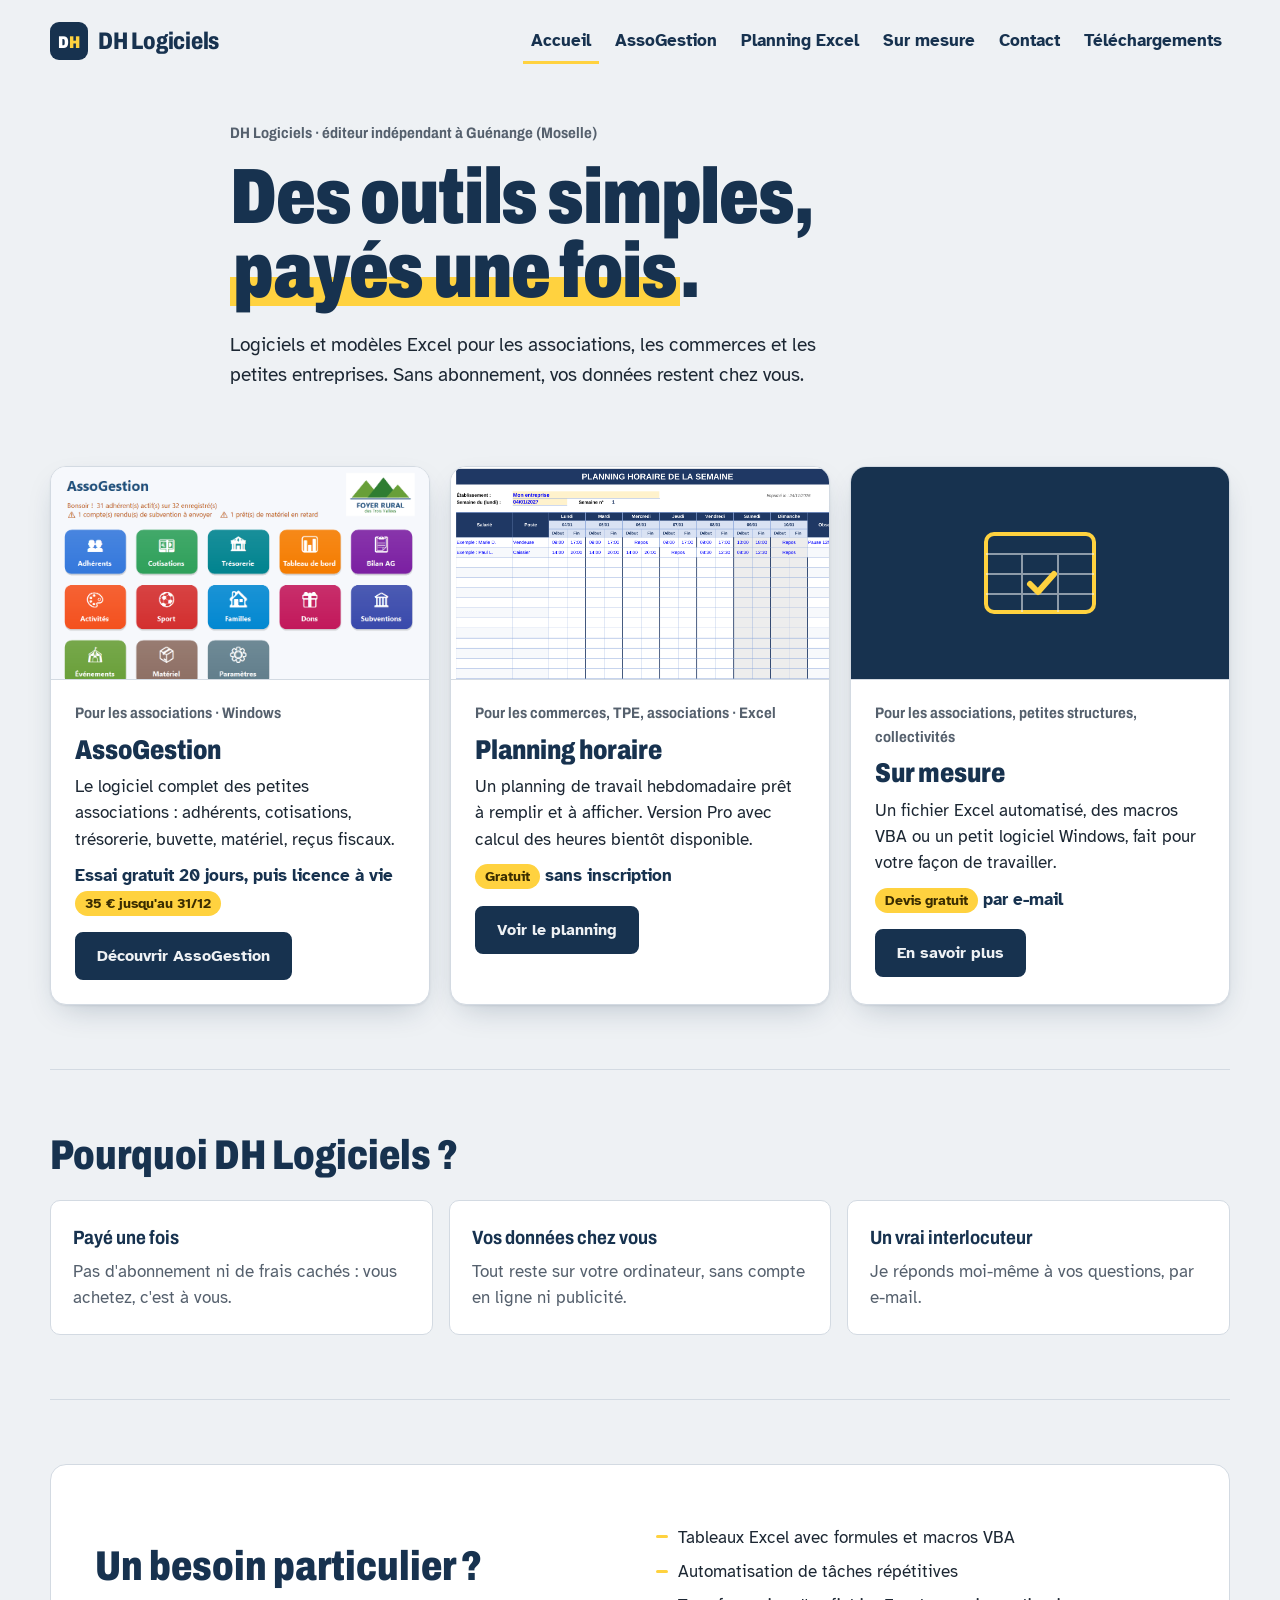
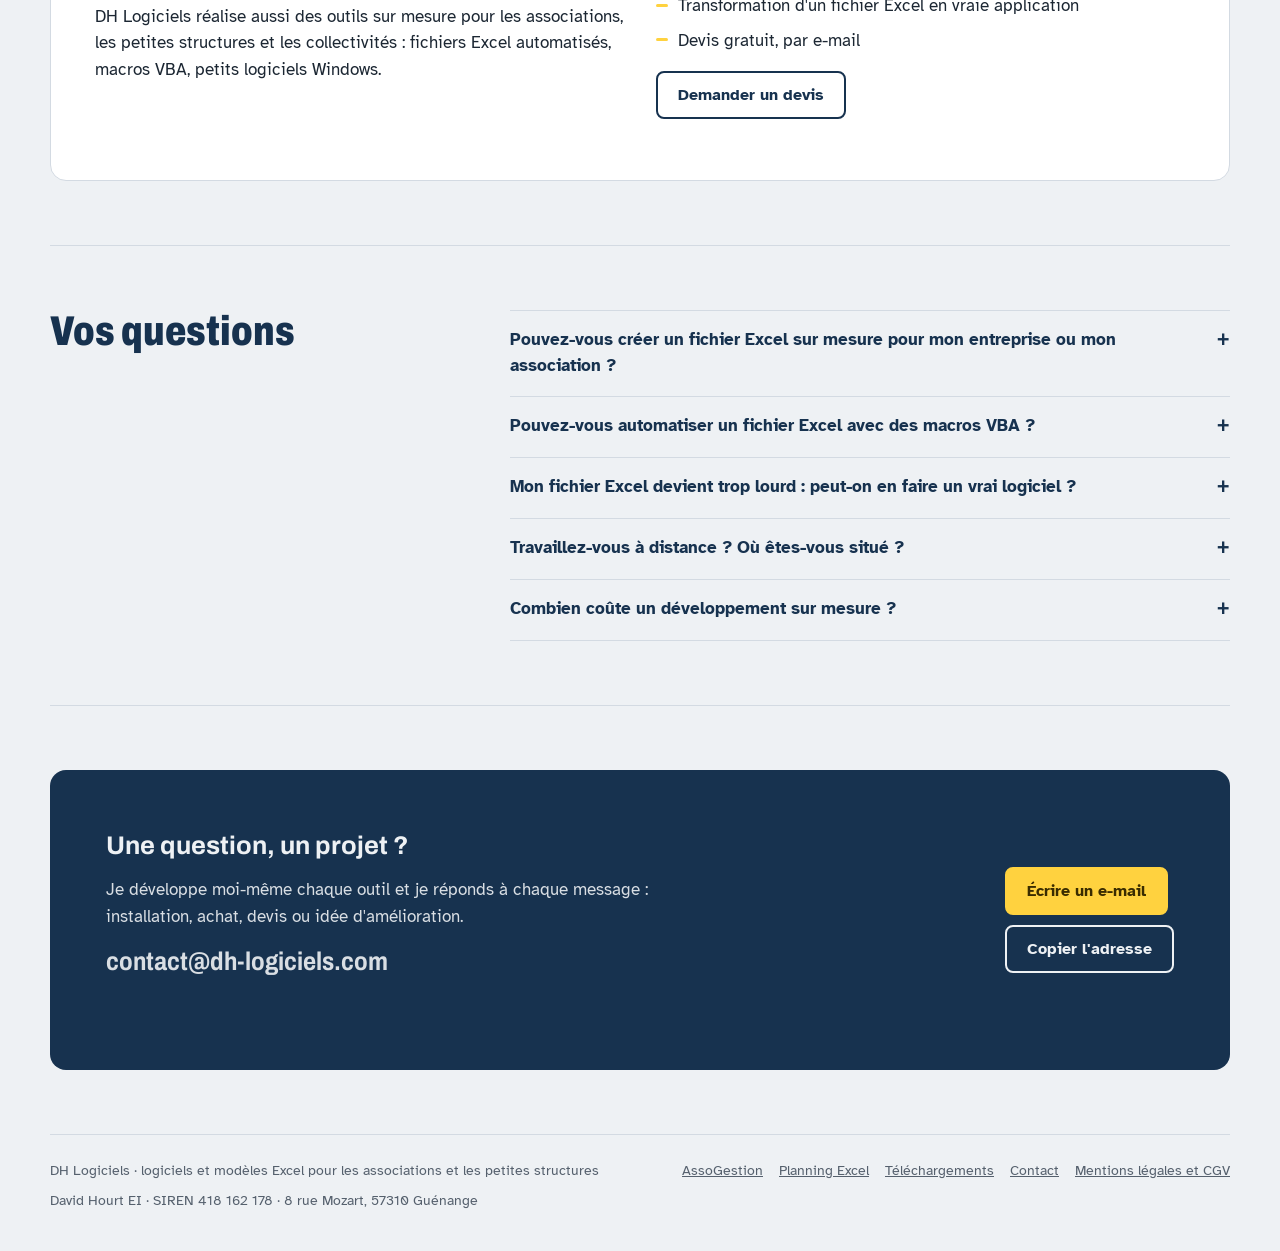
==== commit cfaeabba: "Accueil : questions fréquentes sur l'Excel sur mesure ; planning : usages courants ; contact@dh-logi" ====
--- a/index.html
+++ b/index.html
@@ -6,11 +6,57 @@
 <title>DH Logiciels – logiciels et modèles Excel pour associations et petites entreprises</title>
 <meta name="description" content="DH Logiciels, petit éditeur en Moselle : AssoGestion, le logiciel des associations payé une fois ; un planning horaire Excel gratuit ; des fichiers Excel et logiciels sur mesure.">
 <link rel="canonical" href="https://dh-logiciels.com/">
+<meta name="msvalidate.01" content="29899C93CCDA15E04D932643A94BF3EC">
 <meta property="og:type" content="website">
 <meta property="og:title" content="DH Logiciels – logiciels et modèles Excel pour associations et petites entreprises">
 <meta property="og:description" content="DH Logiciels, petit éditeur en Moselle : AssoGestion, le logiciel des associations payé une fois ; un planning horaire Excel gratuit ; des fichiers Excel et logiciels sur mesure.">
 <meta property="og:url" content="https://dh-logiciels.com/">
-<meta property="og:image" content="https://dh-logiciels.com/img/accueil.png">
+<meta property="og:image" content="https://dh-logiciels.com/img/og-accueil.png">
+<meta property="og:image:width" content="1200">
+<meta property="og:image:height" content="630">
+<meta property="og:locale" content="fr_FR">
+<meta property="og:site_name" content="DH Logiciels">
+<meta name="twitter:card" content="summary_large_image">
+<link rel="icon" href="/favicon.svg" type="image/svg+xml">
+<link rel="icon" href="/img/icone-32.png" sizes="32x32" type="image/png">
+<link rel="apple-touch-icon" href="/img/icone-180.png">
+<meta name="theme-color" content="#17324f">
+<script type="application/ld+json">
+{
+ "@context": "https://schema.org",
+ "@graph": [
+  {
+   "@type": "Organization",
+   "@id": "https://dh-logiciels.com/#organisation",
+   "name": "DH Logiciels",
+   "url": "https://dh-logiciels.com/",
+   "logo": "https://dh-logiciels.com/img/icone-512.png",
+   "email": "contact@dh-logiciels.com",
+   "founder": {
+    "@type": "Person",
+    "name": "David Hourt"
+   },
+   "address": {
+    "@type": "PostalAddress",
+    "streetAddress": "8 rue Mozart",
+    "postalCode": "57310",
+    "addressLocality": "Guénange",
+    "addressCountry": "FR"
+   }
+  },
+  {
+   "@type": "WebSite",
+   "@id": "https://dh-logiciels.com/#site",
+   "url": "https://dh-logiciels.com/",
+   "name": "DH Logiciels",
+   "inLanguage": "fr-FR",
+   "publisher": {
+    "@id": "https://dh-logiciels.com/#organisation"
+   }
+  }
+ ]
+}
+</script>
 <link rel="preconnect" href="https://fonts.googleapis.com">
 <link rel="preconnect" href="https://fonts.gstatic.com" crossorigin>
 <link href="https://fonts.googleapis.com/css2?family=Archivo:wdth,wght@75..100,500..900&family=Atkinson+Hyperlegible:ital,wght@0,400;0,700;1,400&display=swap" rel="stylesheet">
@@ -100,8 +146,34 @@
           <li>Transformation d'un fichier Excel en vraie application</li>
           <li>Devis gratuit, par e-mail</li>
         </ul>
-        <p><a class="bouton" href="mailto:DH-Logiciels@outlook.fr?subject=Demande%20de%20devis">Demander un devis</a></p>
-      </div>
+        <p><a class="bouton" href="mailto:contact@dh-logiciels.com?subject=Demande%20de%20devis">Demander un devis</a></p>
+      </div>
+    </div>
+  </section>
+
+  <section class="cadre bloc deux" aria-labelledby="titre-questions">
+    <h2 class="section-titre" id="titre-questions">Vos questions</h2>
+    <div>
+      <details>
+        <summary>Pouvez-vous créer un fichier Excel sur mesure pour mon entreprise ou mon association ?</summary>
+        <p>Oui. Décrivez-moi votre besoin par e-mail (ce que vous faites aujourd'hui, ce qui vous prend du temps) : je vous propose une solution et un devis gratuit. Je crée des tableaux Excel avec formules, listes déroulantes, mises en forme automatiques, tableaux de bord et impressions prêtes à l'emploi.</p>
+      </details>
+      <details>
+        <summary>Pouvez-vous automatiser un fichier Excel avec des macros VBA ?</summary>
+        <p>Oui : boutons qui remplissent ou trient les données, import et export de fichiers, création automatique de documents ou de factures, envoi d'e-mails… Une tâche répétitive de plusieurs heures peut souvent se faire en un clic.</p>
+      </details>
+      <details>
+        <summary>Mon fichier Excel devient trop lourd : peut-on en faire un vrai logiciel ?</summary>
+        <p>Oui. Quand un fichier Excel est partagé entre plusieurs personnes, devient lent ou fragile, je peux le transformer en petit logiciel Windows simple à utiliser, avec vos données conservées sur votre ordinateur. C'est ainsi qu'est né AssoGestion.</p>
+      </details>
+      <details>
+        <summary>Travaillez-vous à distance ? Où êtes-vous situé ?</summary>
+        <p>DH Logiciels est installé à Guénange, en Moselle, près de Thionville et de Metz. Je travaille à distance partout en France, par e-mail et par téléphone.</p>
+      </details>
+      <details>
+        <summary>Combien coûte un développement sur mesure ?</summary>
+        <p>Cela dépend du besoin : un simple modèle Excel coûte beaucoup moins cher qu'un logiciel complet. Le devis est gratuit et sans engagement, et le prix est fixé avant de commencer. Micro-entreprise : TVA non applicable, art. 293 B du CGI.</p>
+      </details>
     </div>
   </section>
 
@@ -110,11 +182,11 @@
       <div>
         <h2 id="titre-contact">Une question, un projet ?</h2>
         <p>Je développe moi-même chaque outil et je réponds à chaque message : installation, achat, devis ou idée d'amélioration.</p>
-        <p class="adresse" id="adresse">DH-Logiciels@outlook.fr</p>
+        <p class="adresse" id="adresse">contact@dh-logiciels.com</p>
         <p class="copie" id="message-copie" role="status"></p>
       </div>
       <div class="liens">
-        <a class="bouton jaune" href="mailto:DH-Logiciels@outlook.fr">Écrire un e-mail</a>
+        <a class="bouton jaune" href="mailto:contact@dh-logiciels.com">Écrire un e-mail</a>
         <button class="bouton" type="button" id="copier">Copier l'adresse</button>
       </div>
     </div>
@@ -140,7 +212,7 @@
   }
   document.getElementById("copier").addEventListener("click", async () => {
     const zone = document.getElementById("message-copie");
-    try { await navigator.clipboard.writeText("DH-Logiciels@outlook.fr"); zone.textContent = "Adresse copiée."; }
+    try { await navigator.clipboard.writeText("contact@dh-logiciels.com"); zone.textContent = "Adresse copiée."; }
     catch (e) { zone.textContent = "Copie impossible ici : sélectionnez l'adresse ci-dessus."; }
   });
 }
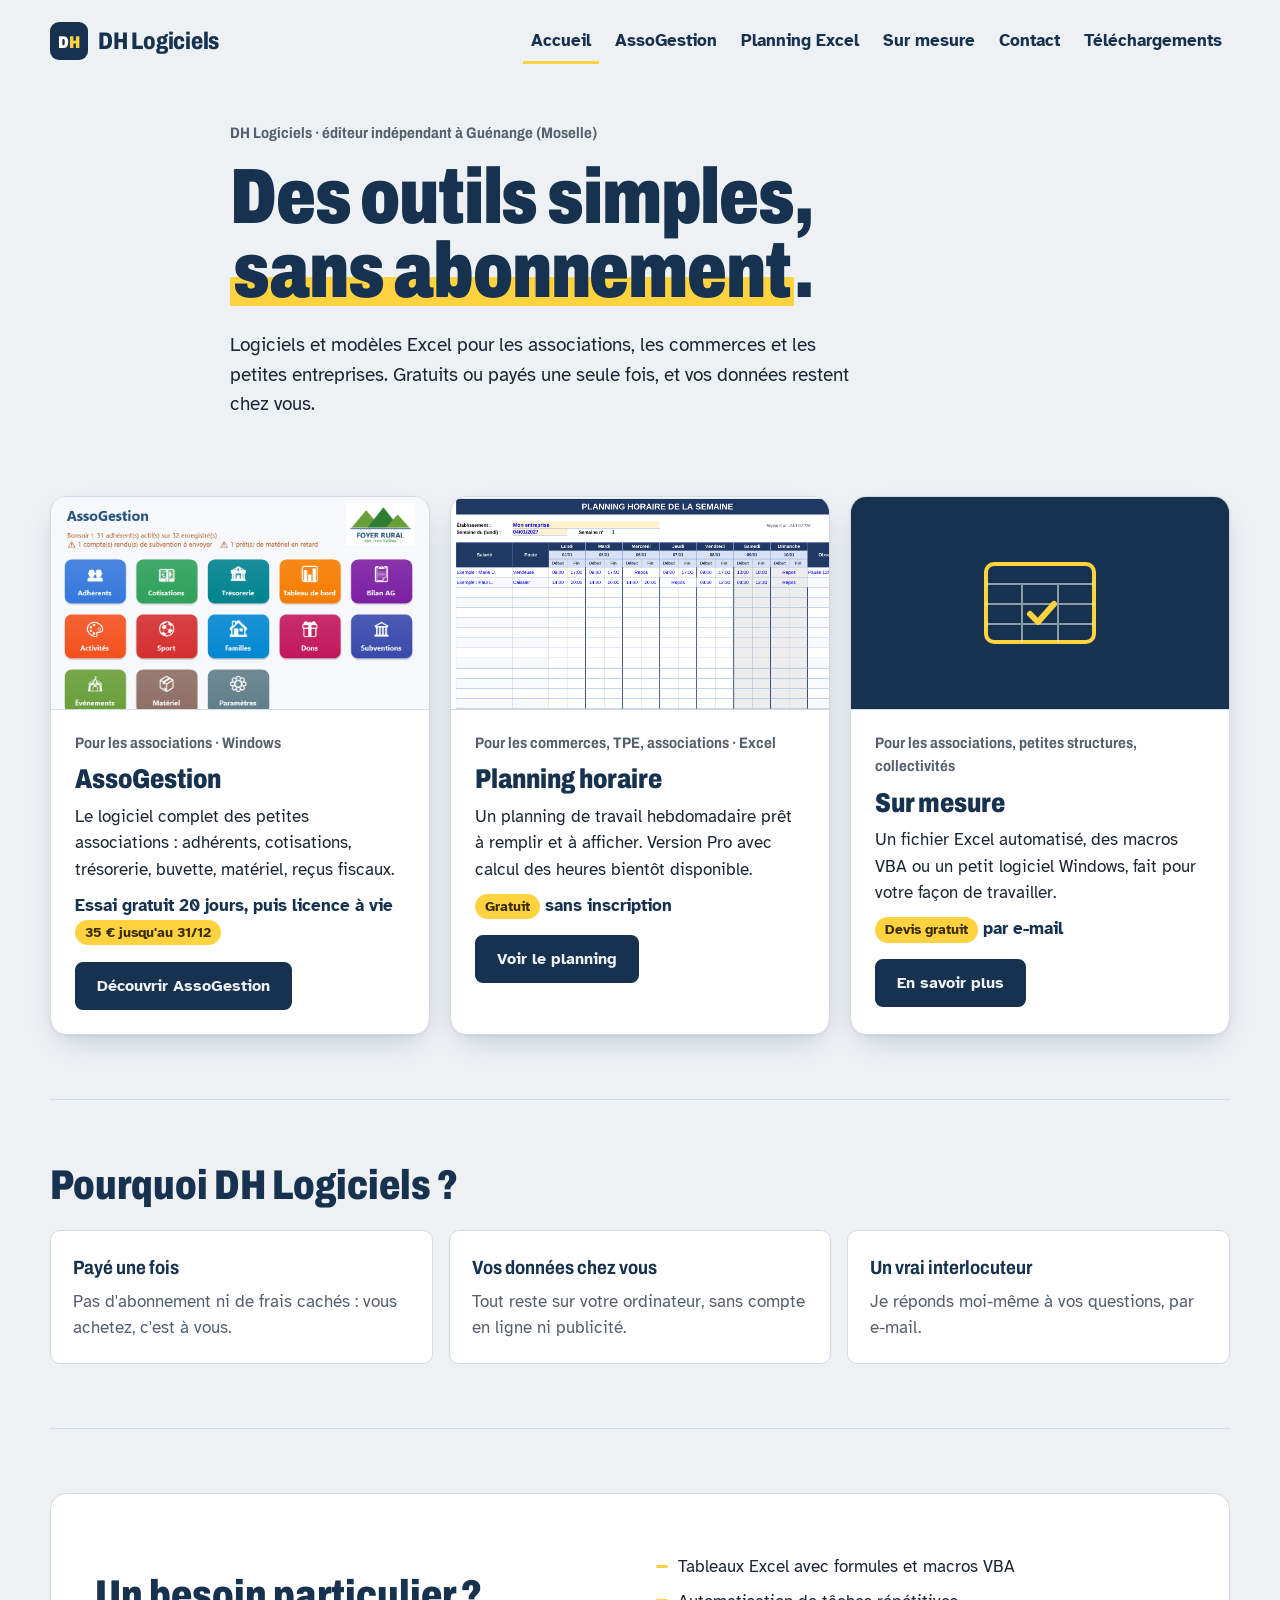
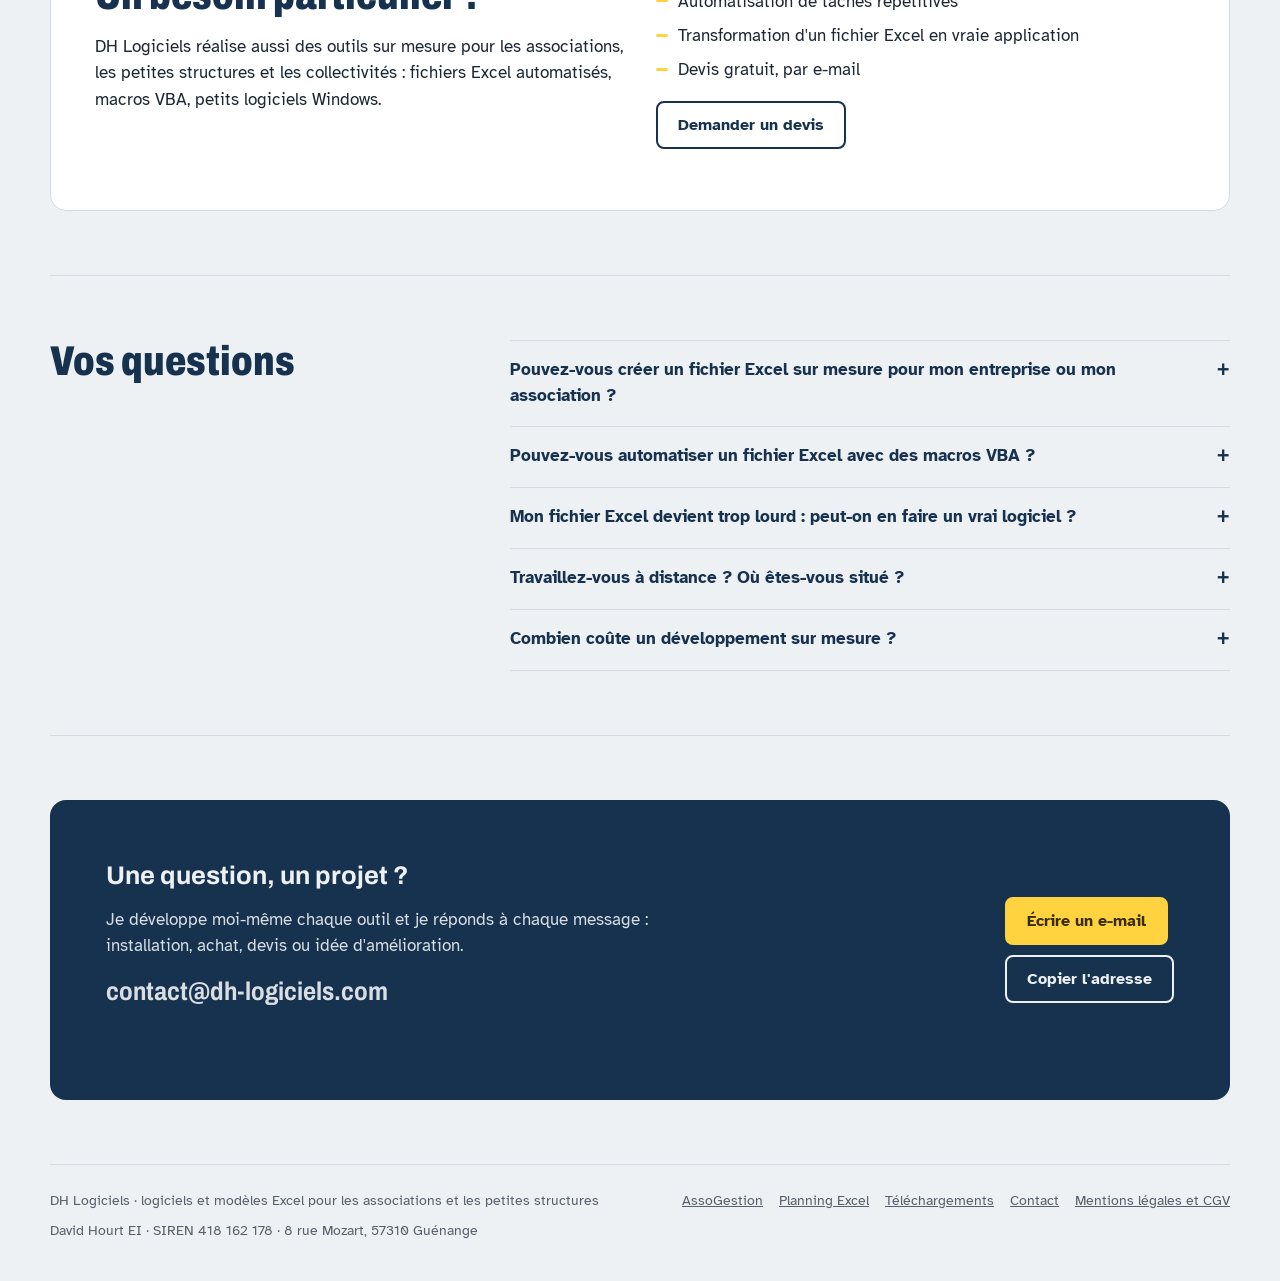
==== commit 89f3c6e0: "Accueil : titre « sans abonnement » (le planning Excel est gratuit) Co-Authored-By: Claude Opus 5.5 " ====
--- a/index.html
+++ b/index.html
@@ -81,8 +81,8 @@
 <main id="haut">
   <section class="cadre accueil-ouverture">
     <p class="surtitre">DH Logiciels · éditeur indépendant à Guénange (Moselle)</p>
-    <h1>Des outils simples, <mark>payés une fois</mark>.</h1>
-    <p class="chapeau">Logiciels et modèles Excel pour les associations, les commerces et les petites entreprises. Sans abonnement, vos données restent chez vous.</p>
+    <h1>Des outils simples, <mark>sans abonnement</mark>.</h1>
+    <p class="chapeau">Logiciels et modèles Excel pour les associations, les commerces et les petites entreprises. Gratuits ou payés une seule fois, et vos données restent chez vous.</p>
   </section>
 
   <section class="cadre offres" aria-label="Ce que je propose">
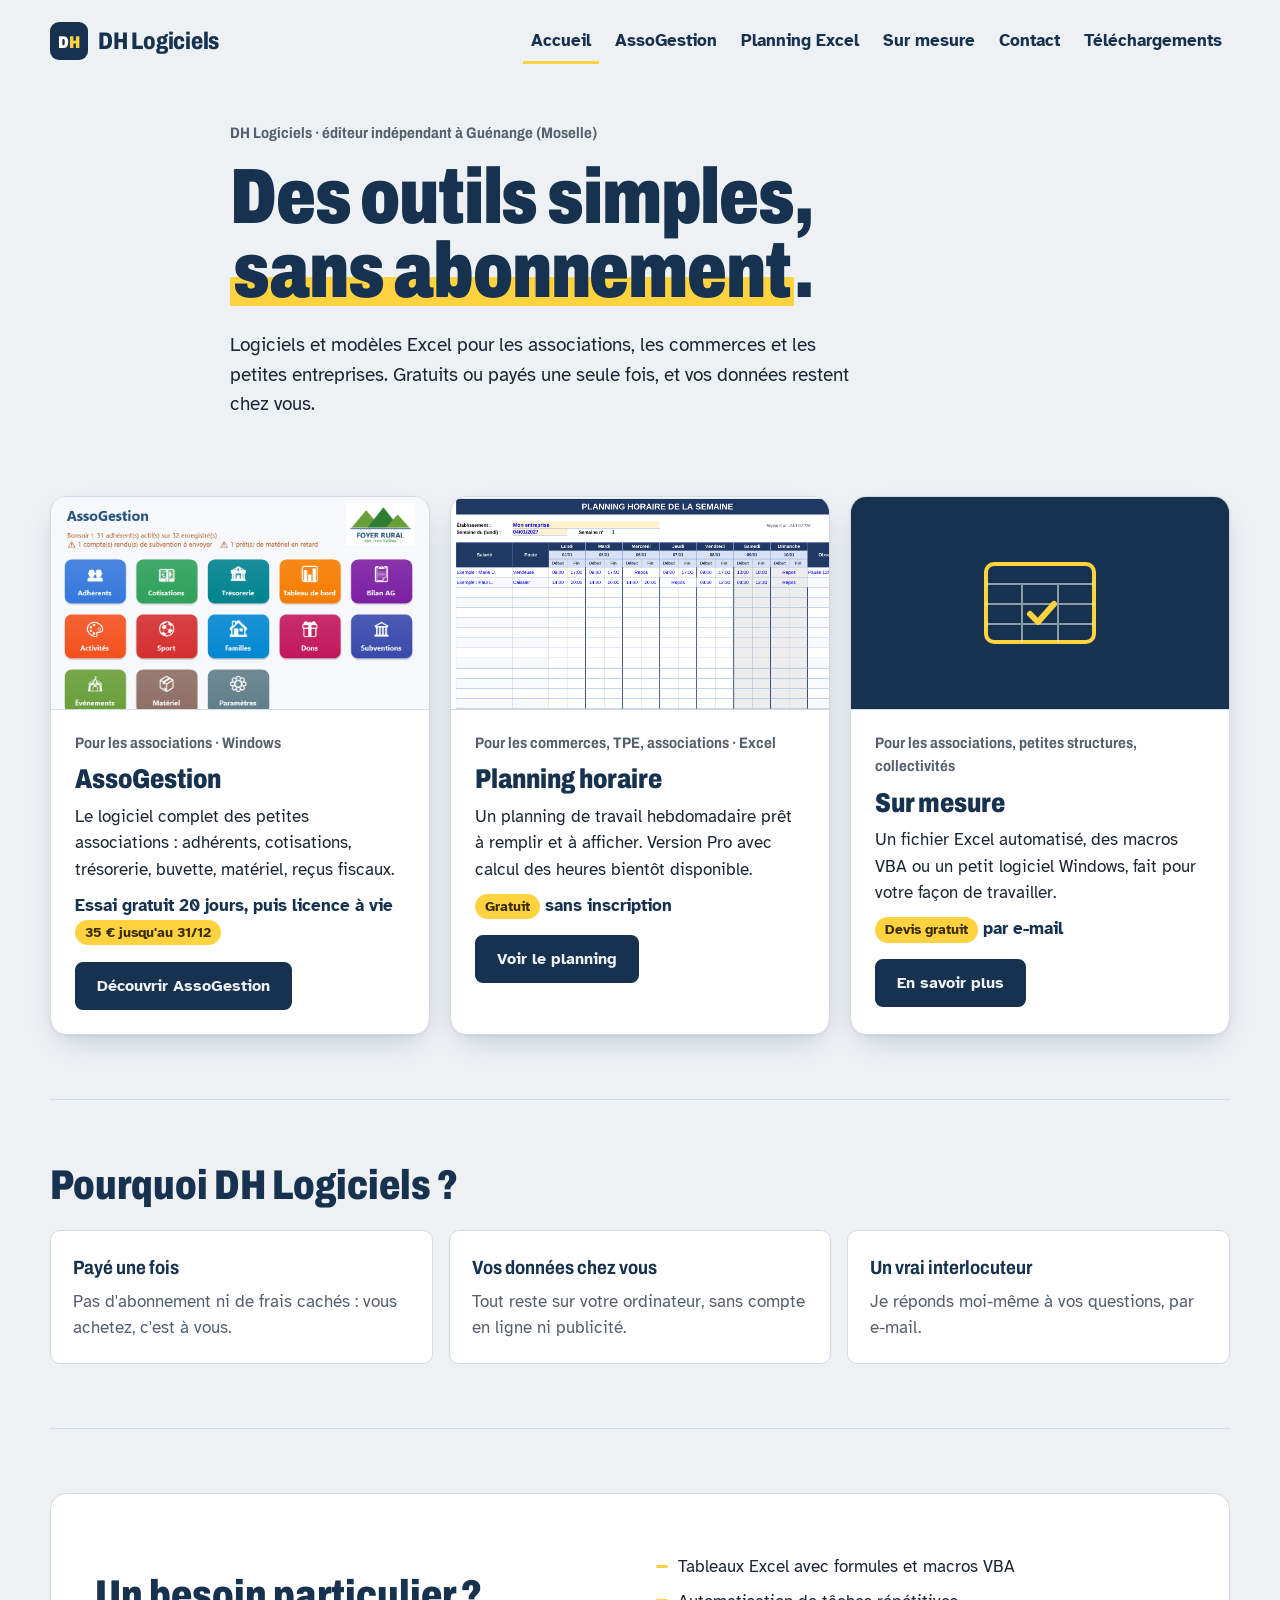
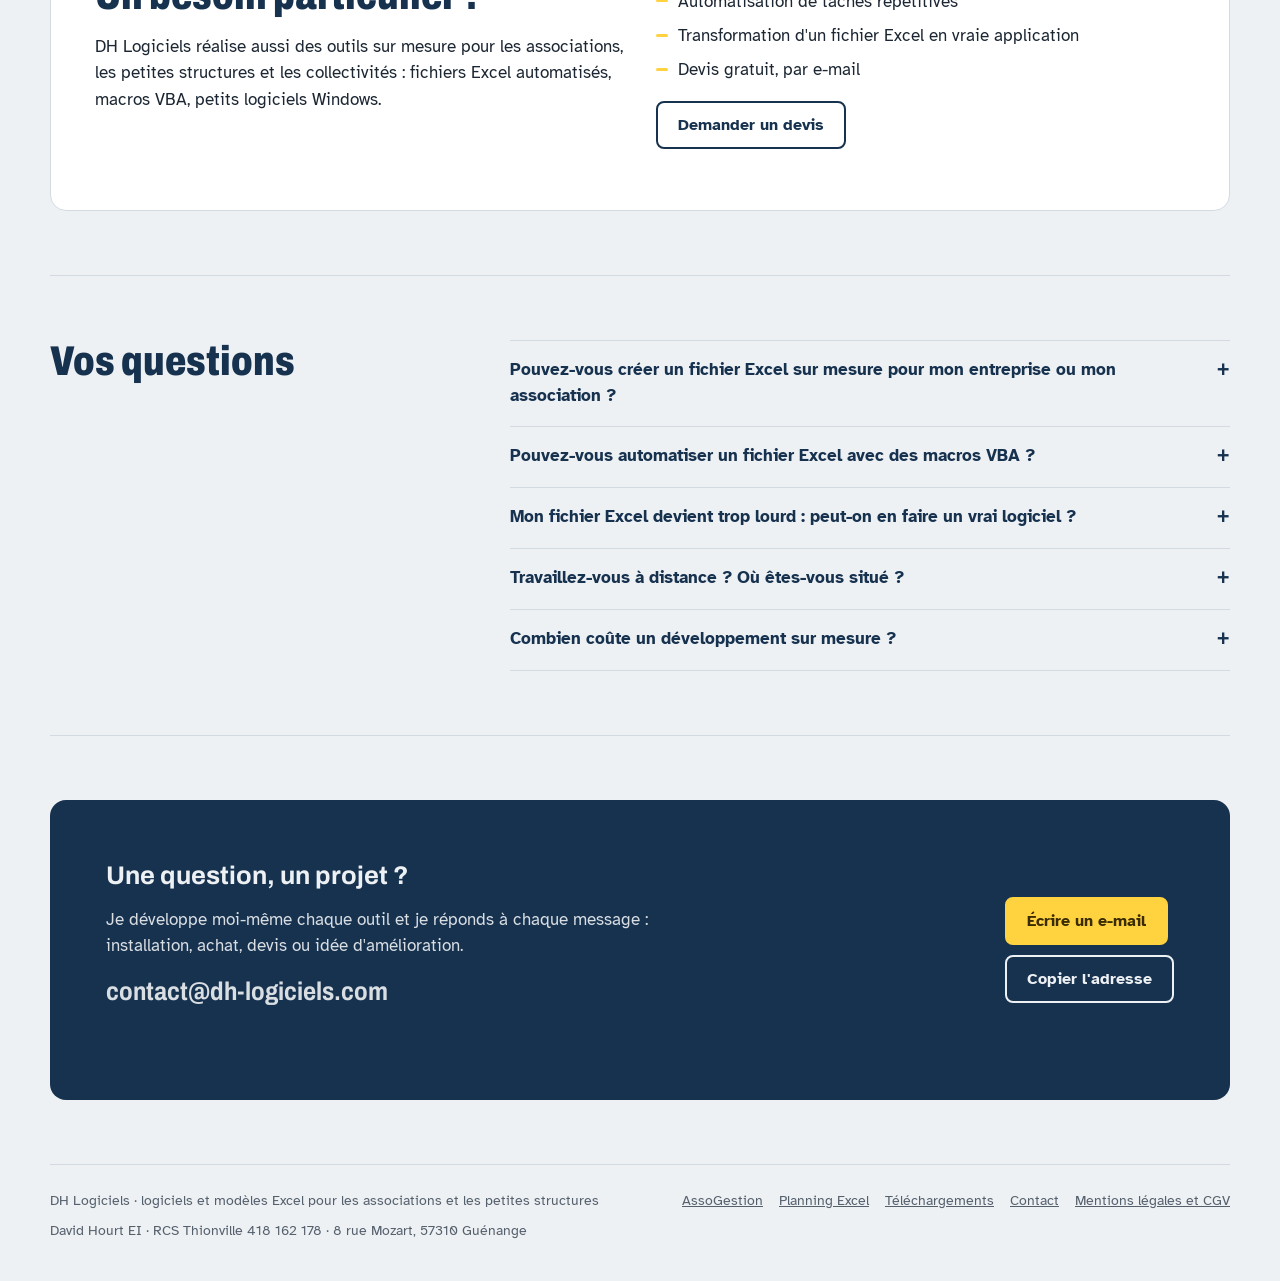
==== commit 3b479268: "Ajout du n° RCS Thionville (Kbis du 20/11/2026) dans les mentions légales et les pieds de page Co-Au" ====
--- a/index.html
+++ b/index.html
@@ -61,6 +61,16 @@
 <link rel="preconnect" href="https://fonts.gstatic.com" crossorigin>
 <link href="https://fonts.googleapis.com/css2?family=Archivo:wdth,wght@75..100,500..900&family=Atkinson+Hyperlegible:ital,wght@0,400;0,700;1,400&display=swap" rel="stylesheet">
 <link rel="stylesheet" href="/style.css">
+<!-- Mesure d'audience Metricool (visites et provenance) -->
+<script>
+(function () {
+  var s = document.createElement("script");
+  s.src = "https://tracker.metricool.com/resources/be.js";
+  s.async = true;
+  s.onload = function () { if (window.beTracker) beTracker.t({ hash: "bbc43b5a9df070d1d9c0f58cc2f960aa" }); };
+  document.head.appendChild(s);
+})();
+</script>
 </head>
 <body>
 <header class="cadre entete">
@@ -197,7 +207,7 @@
 <footer class="cadre">
   <span>DH Logiciels · logiciels et modèles Excel pour les associations et les petites structures</span>
   <nav aria-label="Pied de page"><a href="/assogestion/">AssoGestion</a><a href="/planning-horaire-gratuit/">Planning Excel</a><a href="/telechargements/">Téléchargements</a><a href="/#contact">Contact</a><a href="/mentions-legales/">Mentions légales et CGV</a></nav>
-  <span>David Hourt EI · SIREN 418 162 178 · 8 rue Mozart, 57310 Guénange</span>
+  <span>David Hourt EI · RCS Thionville 418 162 178 · 8 rue Mozart, 57310 Guénange</span>
 </footer>
 
 <script>
